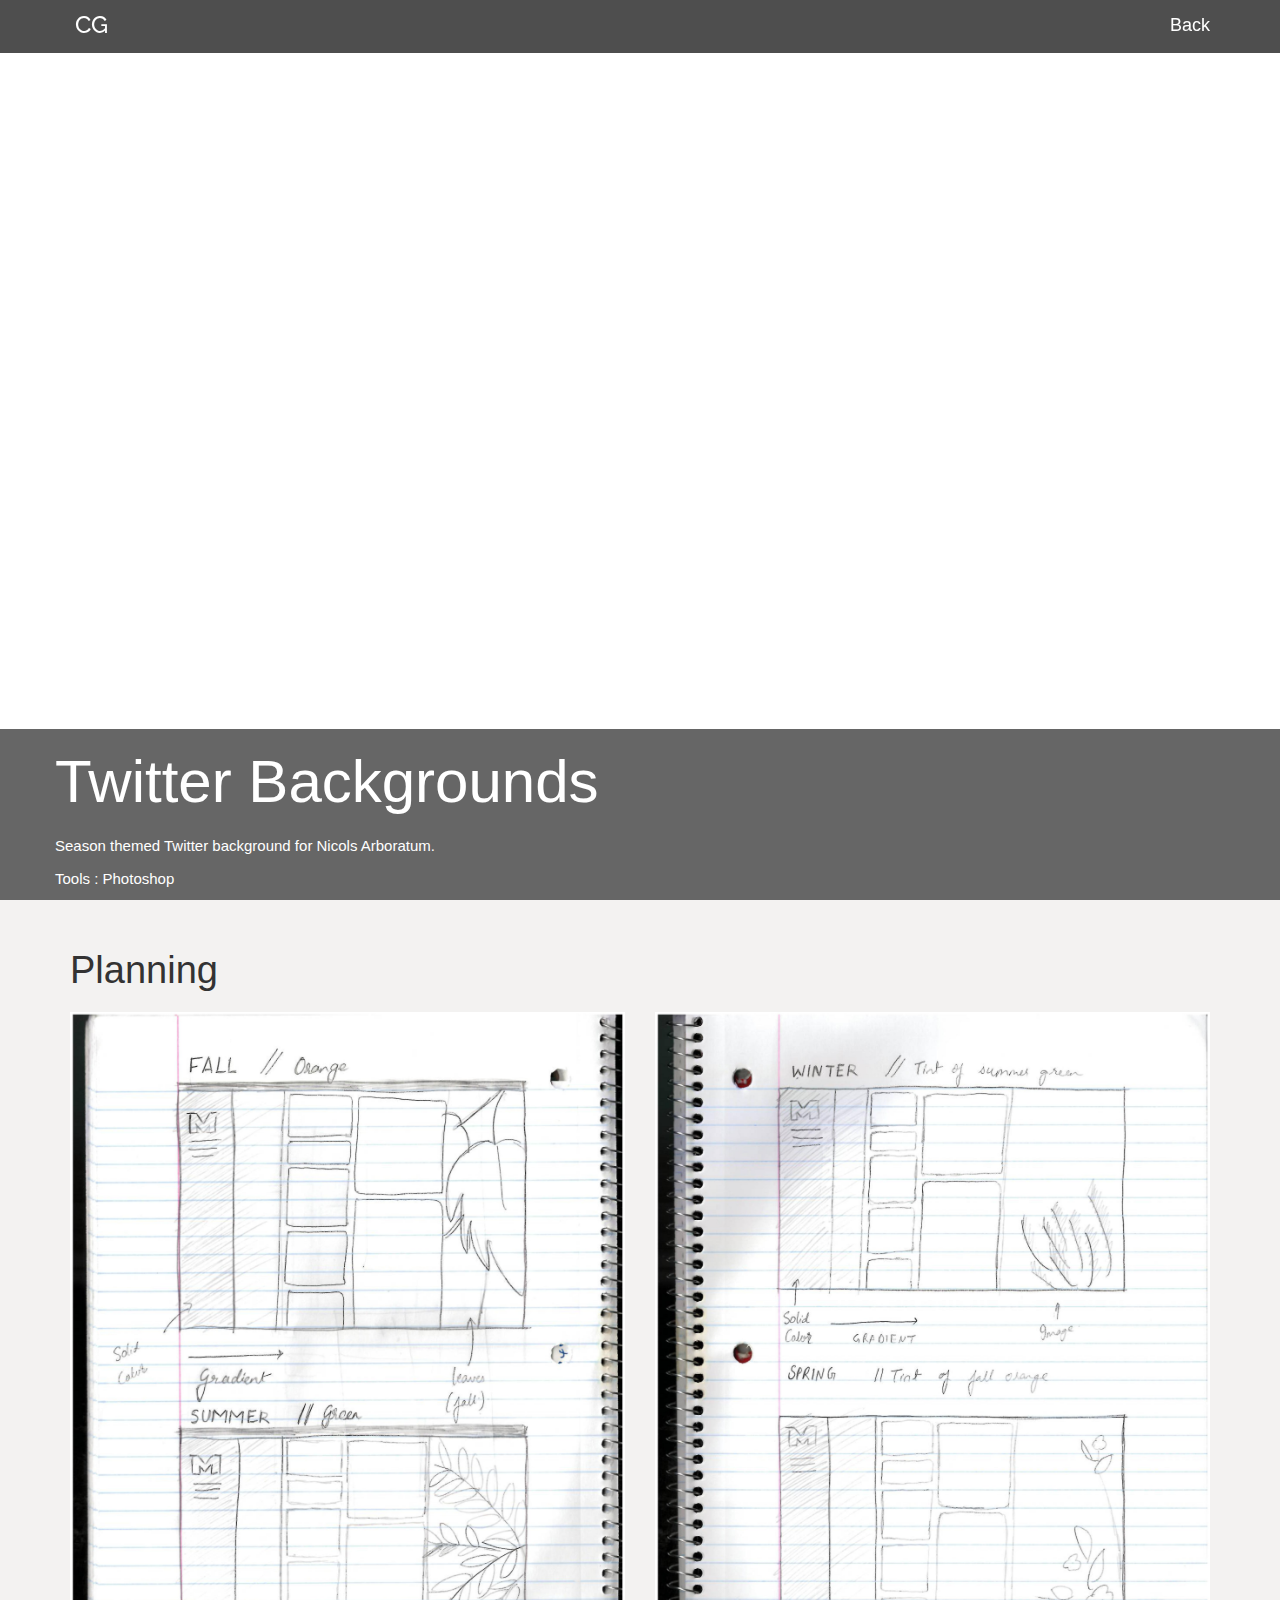
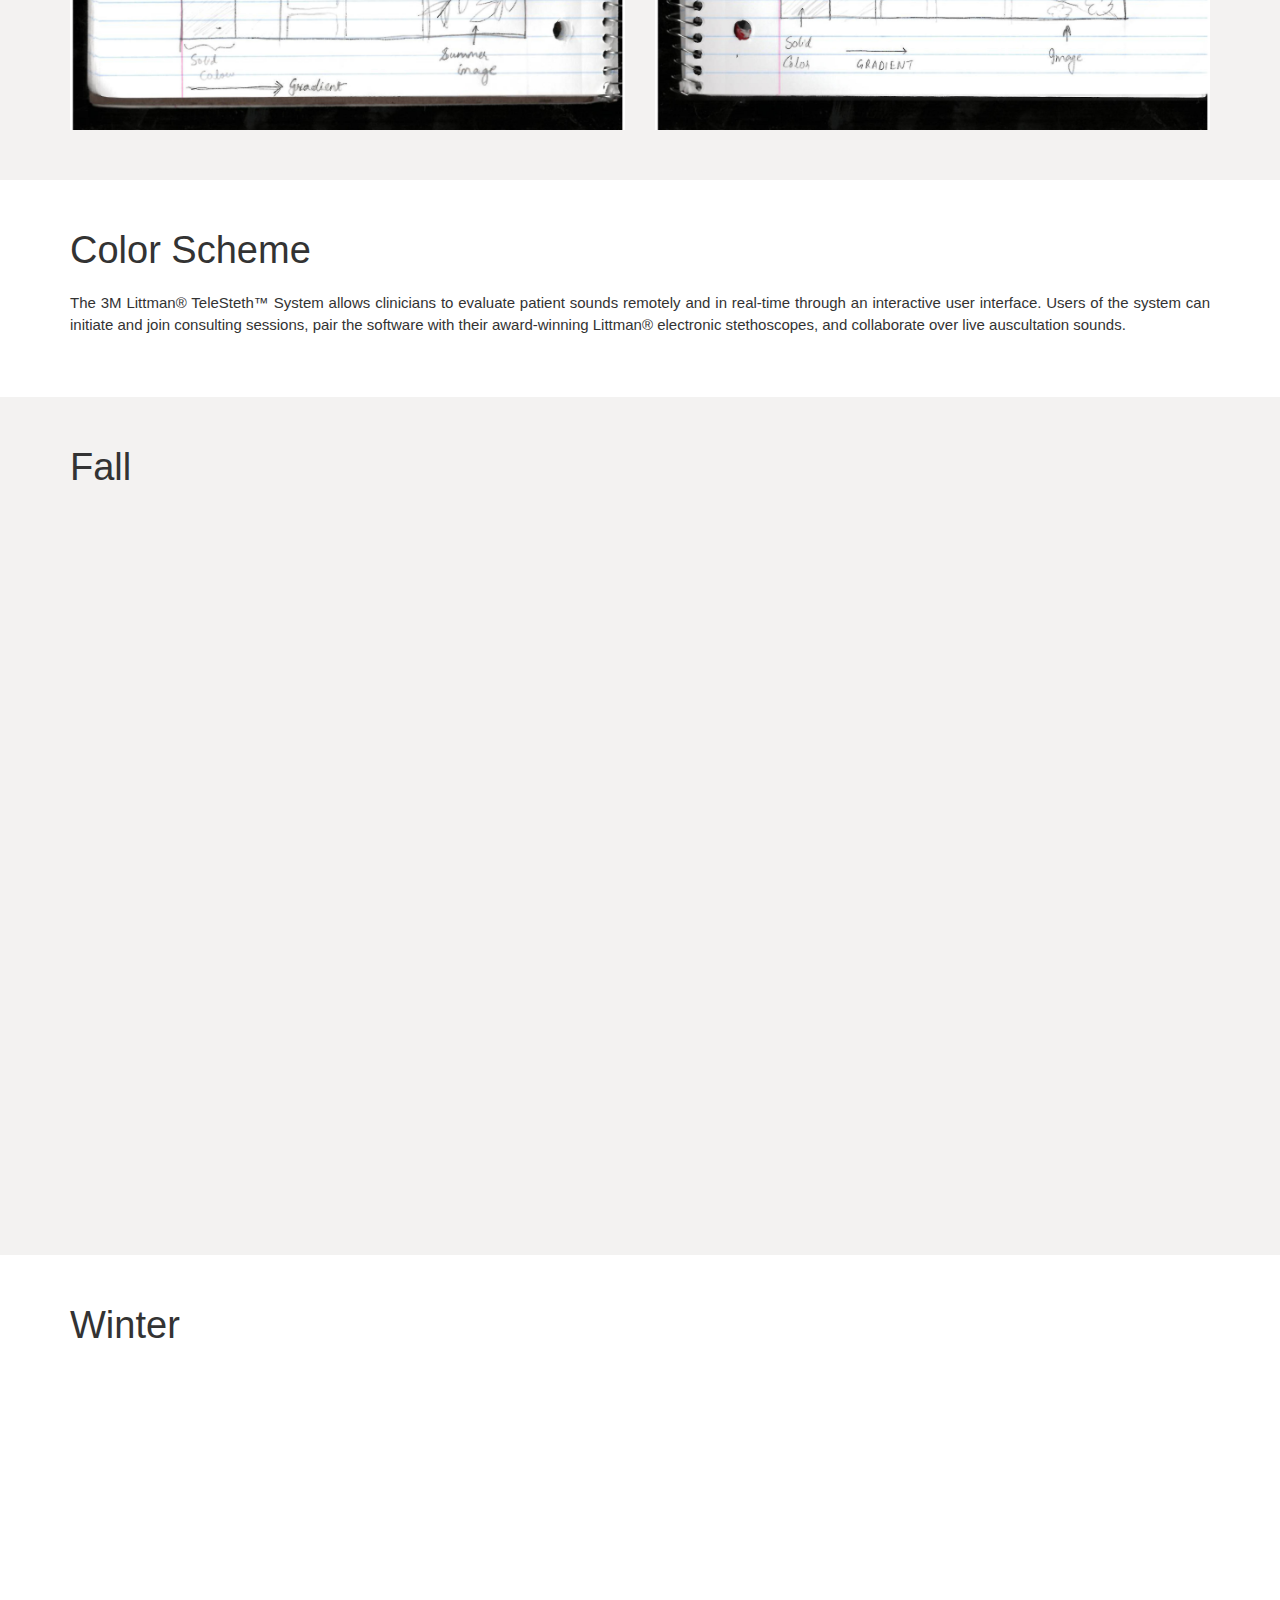
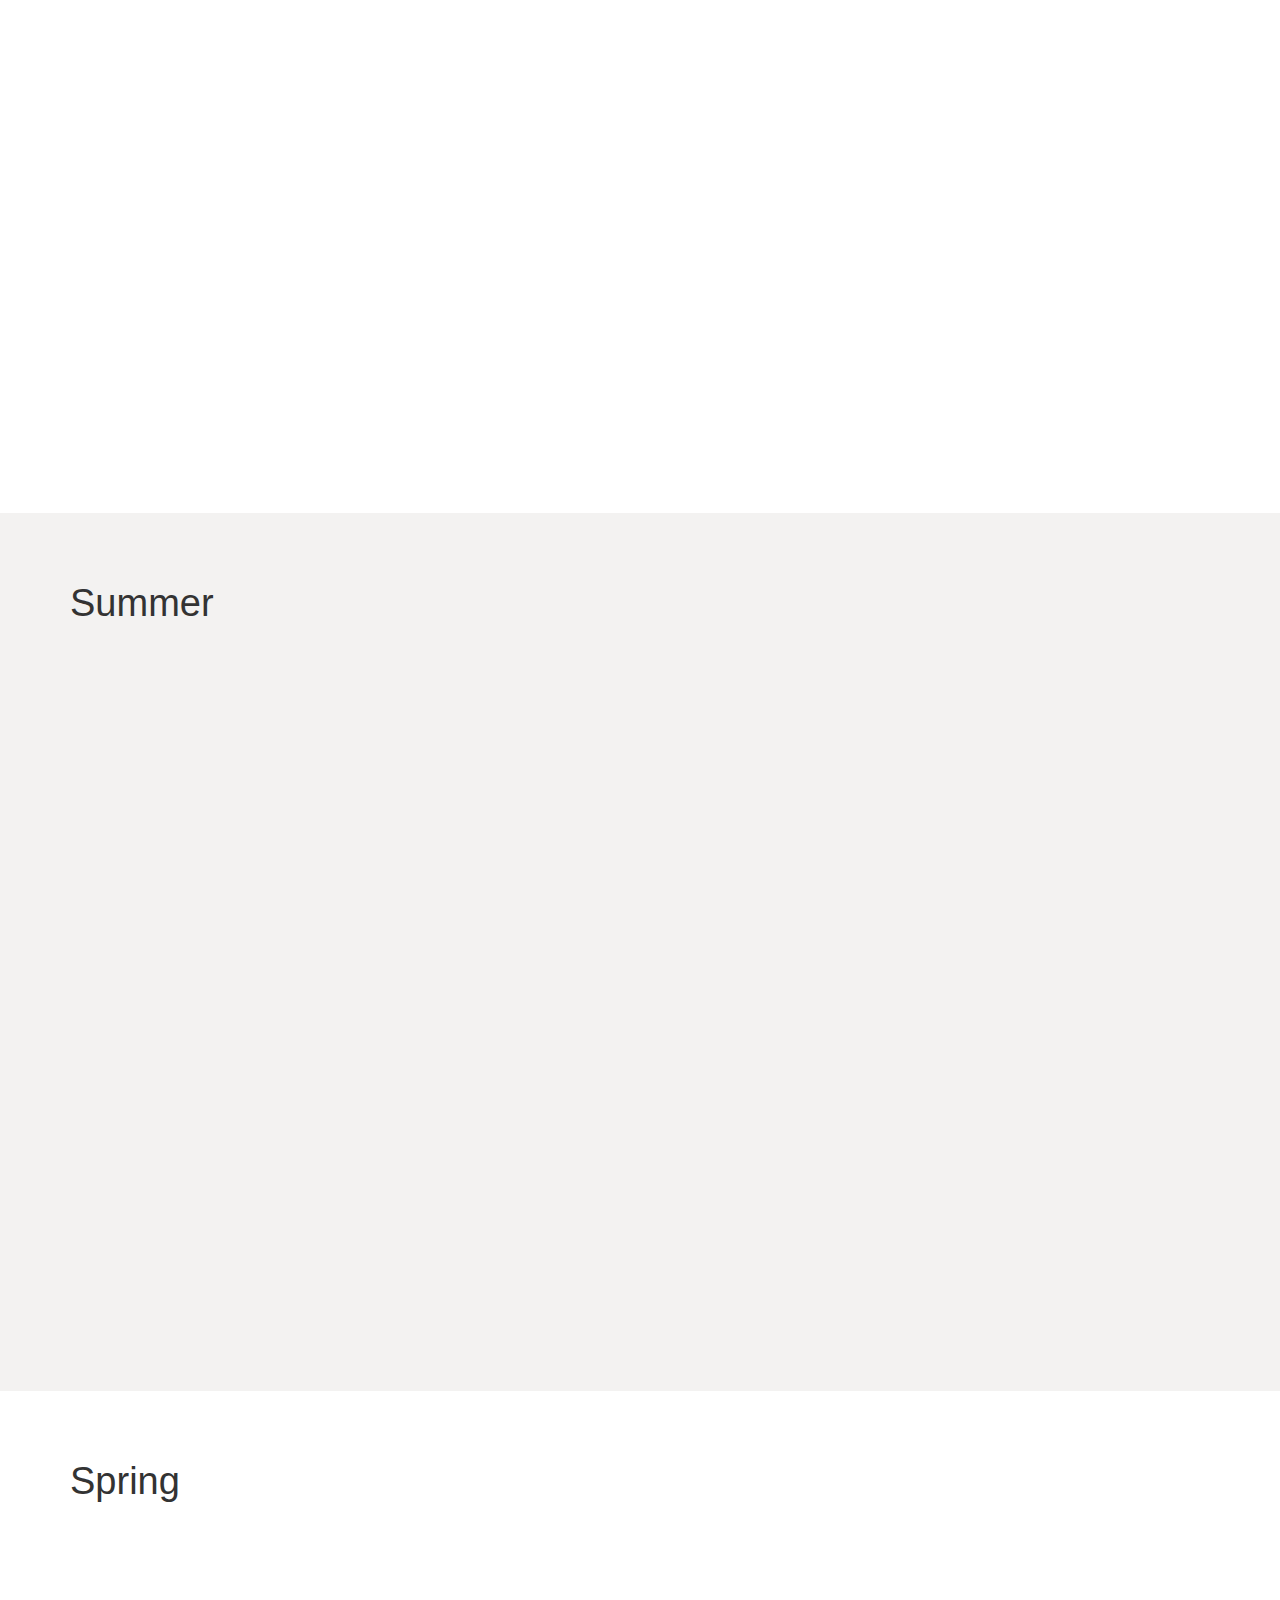
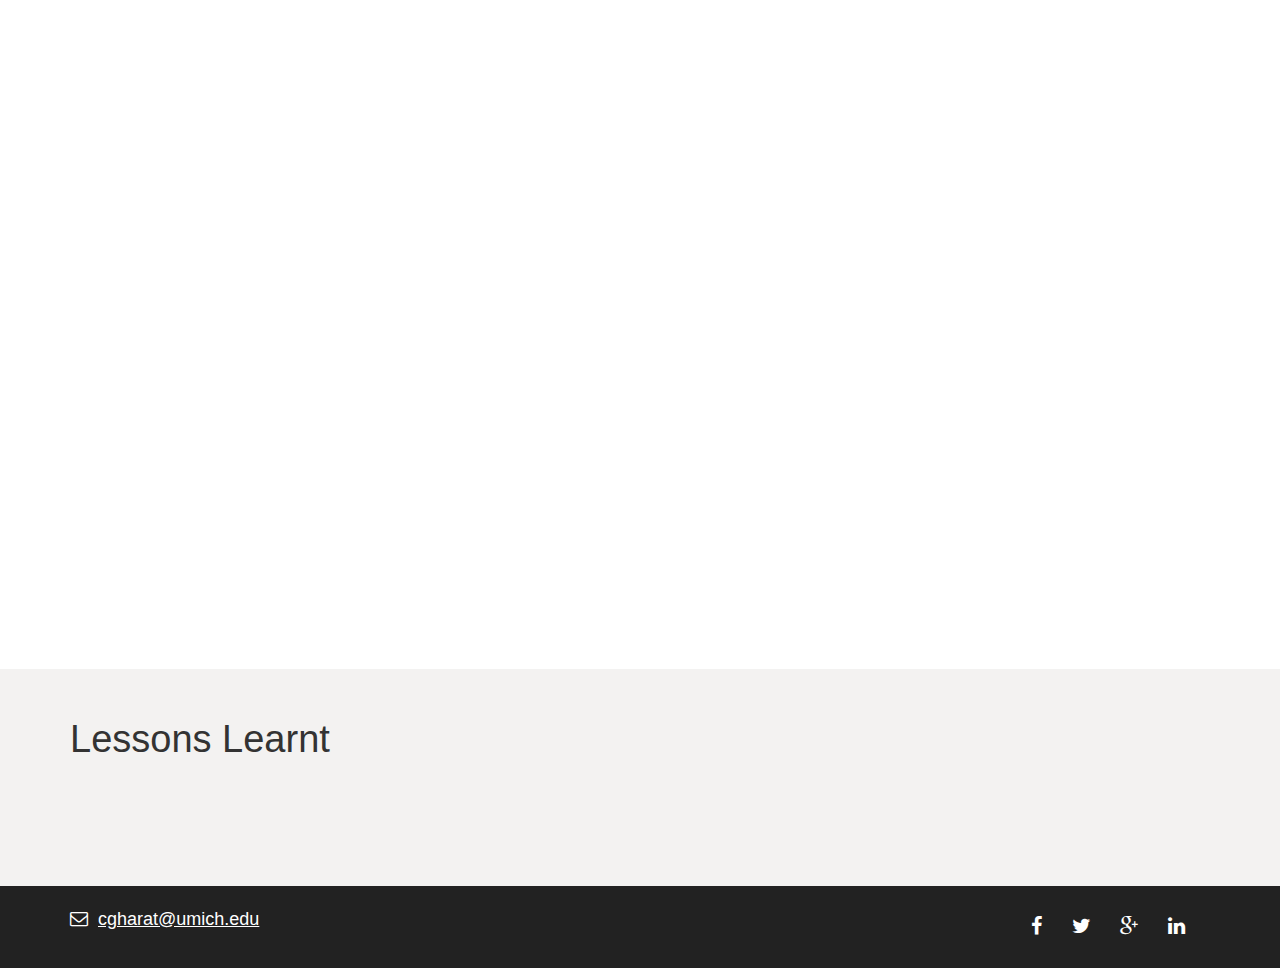
==== gd_1.html @ ecb5987b "Updating resume" ====
<!DOCTYPE html>
<!--[if IE 9]> <html lang="en" class="ie9"> <![endif]-->
<!--[if !IE]><!-->
<html lang="en">
<!--<![endif]-->
	<head>
		<meta charset="utf-8">
		<title>Twitter Backgroun</title>
		<meta name="description" content="Chaitrali Gharat - UX Portfolio">

		<!-- Mobile Meta -->
		<meta name="viewport" content="width=device-width, initial-scale=1.0">

		<!-- Favicon -->
		<link rel="shortcut icon" href="images/favicon.ico">

		<!-- Web Fonts -->
		<!-- <link href='http://fonts.googleapis.com/css?family=Open+Sans:400italic,700italic,400,700,300&amp;subset=latin,latin-ext' rel='stylesheet' type='text/css'> -->
		<link href='http://fonts.googleapis.com/css?family=Raleway:700,400,300' rel='stylesheet' type='text/css'>
		<link href='http://fonts.googleapis.com/css?family=Lato:400italic,700italic,400,700,300&amp;subset=latin,latin-ext' rel='stylesheet' type='text/css'>
		<!-- Bootstrap core CSS -->
		<link href="bootstrap/css/bootstrap.css" rel="stylesheet">

		<!-- Font Awesome CSS -->
		<link href="fonts/font-awesome/css/font-awesome.css" rel="stylesheet">

		<!-- Plugins -->
		<link href="css/animations.css" rel="stylesheet">

		<!-- Worthy core CSS file -->
		<link href="css/style.css" rel="stylesheet">

		<!-- Custom css -->
		<link href="css/custom.css" rel="stylesheet">
	</head>

	<body class="no-trans fixed-header-on">
		<!-- scrollToTop -->
		<!-- ================ -->
		<div class="scrollToTop"><i class="icon-up-open-big"></i></div>

		<!-- header start -->
		<!-- ================ -->
		<header class="cg-nav navbar-fixed-top">
			<div class="container">
				<div class="row">
					<div class="col-xs-10 col-md-4">

						<!-- header-left start -->
						<!-- ================ -->
						<div>
							<!-- name-and-slogan -->
							<div class="navbar-left cg-proj-banner">
								<div><a href="index.html#banner">CG</a></div>
							</div>
						</div>
						<!-- header-left end -->

					</div>
					<div class="col-xs-2 col-md-8">

						<!-- header-right start -->
						<!-- ================ -->
						<div>

							<!-- main-navigation start -->
							<!-- ================ -->
							<div>

								<!-- navbar start -->
								<!-- ================ -->
								<nav role="navigation">
									<div>

										<!-- Collect the nav links, forms, and other content for toggling -->
										<div>
											<ul class="nav navbar-nav navbar-right cg-proj-back">
												<li><a href="project6.html">Back</a></li>
											</ul>
										</div>
									</div>
								</nav>
								<!-- navbar end -->

							</div>
							<!-- main-navigation end -->

						</div>
						<!-- header-right end -->

					</div>
				</div>
			</div>
		</header>
		<!-- header end -->

		<!-- banner start -->
		<!-- ================ -->
		<section class="banner">
			<div id="banner-image-3m" class="banner-image"></div>
			<div class="banner-caption">
				<div class="container">
					<div class="row">
						<div class="col">
							<h1>Twitter Backgrounds</h1>
							<p>Season themed Twitter background for Nicols Arboratum.</p>
							<p>Tools : Photoshop</p>
						</div>
					</div>
				</div>
			</div>
		</section>
		<!-- banner end -->
		<!-- About section start -->
		<!-- ================ -->
		<div class="section offwhite" >
		  <div class="container">
				<h1 class="title">Planning</h1>
				<div class="row">
		      <div class="col-md-12">
		        <div class="row text-justify design-container">
		          <div class="col-md-6 design-item">
									<img src="images/GD/twitter/plan_1.jpg" alt="Ideation">
							</div>
							<div class="col-md-6 design-item">
									<img src="images/GD/twitter/plan_2.jpg" alt="Ideation">
							</div>
						</div>
					</div>
				</div>
			</div>
		</div>
		<div class="section">
		  <div class="container">
				<h1 class="title">Color Scheme</h1>
		    <div class="row">
		      <div class="col-md-12">
		        <div class="row text-justify">
		          <div class="col-md-12">
								<p>The 3M Littman&reg; TeleSteth&trade; System allows clinicians to evaluate patient sounds remotely and in real-time through an interactive user interface. Users of the system can initiate and join consulting sessions, pair the software with their award-winning Littman&reg; electronic stethoscopes, and collaborate over live auscultation sounds.</p>
							</div>
						</div>
					</div>
				</div>
		  </div>
		</div>
		<!-- section end -->

		<!-- section start -->
		<!-- ================ -->
		<div class="section text-justify offwhite">
			<div class="container">
				<h1 class="title">Fall</h1>
				<div class="space"></div>
				<div class="row object-non-visible"  data-animation-effect="fadeIn">
					<div class="col-md-12">
						<img src="images/GD/twitter/fall.png" alt="Ideation">
					</div>
				</div>
			</div>
		</div>
		<div class="section text-justify">
			<div class="container">
				<h1 class="title">Winter</h1>
				<div class="space"></div>
				<div class="row object-non-visible"  data-animation-effect="fadeIn">
					<div class="col-md-12">
						<img src="images/GD/twitter/winter.png" alt="Ideation">
					</div>
				</div>
			</div>
		</div>
		<div class="section text-justify offwhite">
			<div class="container">
					<h1>Summer</h1>
					<div class="space"></div>
					<div class="row object-non-visible" data-animation-effect="fadeIn">
						<div class="col-md-12">
							<img src="images/GD/twitter/summer.png" alt="Ideation">
						</div>
				</div>
			</div>
		</div>

		<div class="section text-justify">
			<div class="container">
				<h1>Spring</h1>
				<div class="space"></div>
				<div class="row object-non-visible" data-animation-effect="fadeIn">
					<div class="col-md-12">
						<img src="images/GD/twitter/spring.png" alt="Ideation">
					</div>
				</div>
			</div>
		</div>
		<!-- section end -->

		<!-- section start -->
		<!-- ================ -->
		<div class="section text-justify offwhite">
			<div class="container">
				<h1 class="title" id="portfolio">Lessons Learnt</h1>
				<div class="row object-non-visible" data-animation-effect="fadeIn">
					<ul>
						<li>How to quickly ideate and come up with quick and dirty solutions.</li>
						<li>Presenting solutions to an audience.</li>
					</ul>
				</div>
			</div>
		</div>
		<!-- section end -->



		<!-- Grey section start -->
		<!-- ================ -->
		<footer id="footer">
			<div class="default-bg">
			  <div class="container footer-content">
					<div class="row">
						<div class="col-sm-6">
								<ul class="list-icons">
									<li><a href="mail-to:cgharat@umich.edu"><i class="fa fa-envelope-o pr-10"></i>cgharat@umich.edu</a></li>
								</ul>
						</div>
						<div class="col-sm-6 social-links-container">
								<ul class="social-links">
									<li class="facebook"><a target="_blank" href="https://www.facebook.com/chaitraligharat"><i class="fa fa-facebook"></i></a></li>
									<li class="twitter"><a target="_blank" href="https://twitter.com/ChaitraliGharat"><i class="fa fa-twitter"></i></a></li>
									<li class="googleplus"><a target="_blank" href="https://plus.google.com/u/0/101976927800424931565"><i class="fa fa-google-plus"></i></a></li>
									<li class="linkedin"><a target="_blank" href="https://in.linkedin.com/in/chaitrali-gharat-a0b48356"><i class="fa fa-linkedin"></i></a></li>
								</ul>
							</div>
			    </div>
			  </div>
			</div>
		</footer>

		<!-- section end -->

		<!-- JavaScript files placed at the end of the document so the pages load faster
		================================================== -->
		<!-- Jquery and Bootstap core js files -->
		<script type="text/javascript" src="plugins/jquery.min.js"></script>
		<script type="text/javascript" src="bootstrap/js/bootstrap.min.js"></script>

		<!-- Modernizr javascript -->
		<script type="text/javascript" src="plugins/modernizr.js"></script>

		<!-- Isotope javascript -->
		<script type="text/javascript" src="plugins/isotope/isotope.pkgd.min.js"></script>

		<!-- Backstretch javascript -->
		<script type="text/javascript" src="plugins/jquery.backstretch.min.js"></script>

		<!-- Appear javascript -->
		<script type="text/javascript" src="plugins/jquery.appear.js"></script>

		<!-- Initialization of Plugins -->
		<script type="text/javascript" src="js/template.js"></script>

		<!-- Custom Scripts -->
		<script type="text/javascript" src="js/custom.js"></script>

	</body>
</html>
---- css/animations.css ----
/*!
Animate.css - http://daneden.me/animate
Licensed under the MIT license - http://opensource.org/licenses/MIT

Copyright (c) 2014 Daniel Eden
*/

@import url(animate.css);

/*
Theme Name: Worthy - Free Powerful Theme by HtmlCoder
Author:HtmlCoder
Author URI:http://www.htmlcoder.me
Version:1.0.0
Created:November 2014
License: Creative Commons Attribution 3.0 License (https://creativecommons.org/licenses/by/3.0/)
File Description: Custom Animations
*/

/*Custom Animations*/

@-webkit-keyframes fadeInDownSmall {
  0% {
    opacity: 0;
    -webkit-transform: translate3d(0, -20px, 0);
    transform: translate3d(0, -20px, 0);
  }

  100% {
    opacity: 1;
    -webkit-transform: translate3d(0, 0, 0);
    transform: translate3d(0, 0, 0);
  }
}

@keyframes fadeInDownSmall {
  0% {
    opacity: 0;
    -webkit-transform: translate3d(0, -20px, 0);
    -ms-transform: translate3d(0, -20px, 0);
    transform: translate3d(0, -20px, 0);
  }

  100% {
    opacity: 1;
    -webkit-transform: translate3d(0, 0, 0);
    -ms-transform: translate3d(0, 0, 0);
    transform: translate3d(0, 0, 0);
  }
}

.fadeInDownSmall {
  -webkit-animation-name: fadeInDownSmall;
  animation-name: fadeInDownSmall;
}

@-webkit-keyframes fadeInLeftSmall {
  0% {
    opacity: 0;
    -webkit-transform: translate3d(-20px, 0, 0);
    transform: translate3d(-20px, 0, 0);
  }

  100% {
    opacity: 1;
    -webkit-transform: none;
    transform: none;
  }
}

@keyframes fadeInLeftSmall {
  0% {
    opacity: 0;
    -webkit-transform: translate3d(-20px, 0, 0);
    -ms-transform: translate3d(-20px, 0, 0);
    transform: translate3d(-20px, 0, 0);
  }

  100% {
    opacity: 1;
    -webkit-transform: none;
    -ms-transform: none;
    transform: none;
  }
}

.fadeInLeftSmall {
  -webkit-animation-name: fadeInLeftSmall;
  animation-name: fadeInLeftSmall;
}

@-webkit-keyframes fadeInRightSmall {
  0% {
    opacity: 0;
    -webkit-transform: translate3d(20px, 0, 0);
    transform: translate3d(20px, 0, 0);
  }

  100% {
    opacity: 1;
    -webkit-transform: none;
    transform: none;
  }
}

@keyframes fadeInRightSmall {
  0% {
    opacity: 0;
    -webkit-transform: translate3d(20px, 0, 0);
    -ms-transform: translate3d(20px, 0, 0);
    transform: translate3d(20px, 0, 0);
  }

  100% {
    opacity: 1;
    -webkit-transform: none;
    -ms-transform: none;
    transform: none;
  }
}

.fadeInRightSmall {
  -webkit-animation-name: fadeInRightSmall;
  animation-name: fadeInRightSmall;
}

@-webkit-keyframes fadeInUpSmall {
  0% {
    opacity: 0;
    -webkit-transform: translate3d(0, 20px, 0);
    transform: translate3d(0, 20px, 0);
  }

  100% {
    opacity: 1;
    -webkit-transform: none;
    transform: none;
  }
}

@keyframes fadeInUpSmall {
  0% {
    opacity: 0;
    -webkit-transform: translate3d(0, 20px, 0);
    -ms-transform: translate3d(0, 20px, 0);
    transform: translate3d(0, 20px, 0);
  }

  100% {
    opacity: 1;
    -webkit-transform: none;
    -ms-transform: none;
    transform: none;
  }
}

.fadeInUpSmall {
  -webkit-animation-name: fadeInUpSmall;
  animation-name: fadeInUpSmall;
}
---- css/style.css ----
/* Theme Name:Worthy - Free Powerful Theme by HtmlCoder
Author:HtmlCoder
Author URI:http://www.htmlcoder.me
Version:1.0.0
Created:November 2014
License:Creative Commons Attribution 3.0 License (https://creativecommons.org/licenses/by/3.0/)
File Description:Main CSS file of the template */

/* Typography
----------------------------------------------------------------------------- */
body {
	font-family: 'Open Sans', sans-serif;
}
.site-name {
	font-family: 'Raleway', sans-serif;
}
html,
body {
	height: 100%;
}
body {
	font-size: 15px;
	line-height: 1.50;
	color: #333333;
	background-color: #ffffff;
	position: relative;
}
h1,
h2,
h3,
h4,
h5,
h6 {
	color: #333333;
}
h1 {
	font-size: 38px;
	font-weight: 700;
	margin-bottom: 20px;
}
h2 {
	font-size: 28px;
	margin-bottom: 15px;
}
h3 {
	font-size: 22px;
}
h4 {
	font-size: 18px;
	font-weight: 700;
}
h5 {
	font-size: 16px;
	text-transform: uppercase;
	font-weight: 700;
}
h6 {
	font-weight: 700;
}
h1 span,
h2 span,
h3 span,
h4 span {
	color: #339BEB;
}
.text-colored {
	color: #55acee;
}
a {
	color: #55acee;
}
a:hover {
	color: #339BEB;
}
a:focus,
a:active {
	outline: none;
}
.large {
	font-size: 18px;
}
img {
	display: block;
	max-width: 100%;
	height: auto;
}
.list-unstyled li {
	padding: 5px 0;
}
.list-horizontal {
	padding: 15px 0;
}
.list-horizontal-item img {
	display: block;
	margin: 0 auto;
}
.list-icons {
	padding: 0;
	margin: 20px 0;
	list-style: none;
	font-size: 18px;
}
.list-icons li {
	padding: 0 0 15px 0;
}
blockquote {
	border-left: none;
	padding-left: 0;
	padding-right: 0;
}
.title {
	margin-top: 0;
}

/* Layout
----------------------------------------------------------------------------- */
.header {
	color: #ffffff;
	background-color: rgba(34, 34, 34, 0.8);
	padding: 10px 0;
	-webkit-transition: all 0.2s ease-in-out;
	-moz-transition: all 0.2s ease-in-out;
	-o-transition: all 0.2s ease-in-out;
	-ms-transition: all 0.2s ease-in-out;
	transition: all 0.2s ease-in-out;
}
.banner {
	width: 100%;
	height: 100%;
	min-height: 100%;
	position: relative;
	color: #fff;
}
.banner-image {
	vertical-align: middle;
	min-height: 100%;
	width: 100%;
}
.banner:after {
	position: absolute;
	top: 0;
	left: 0;
	right: 0;
	bottom: 0;
	background-color: rgba(34, 34, 34, 0.8);
	content: "";
}
.banner-caption {
	position: absolute;
	top: 40%;
	width: 100%;
	z-index: 2;
}
.subfooter {
	background-color: #fafafa;
	border-top: 1px solid #f3f3f3;
	border-bottom: 1px solid #f3f3f3;
	padding: 40px 0;
}
.section {
	background-color: #ffffff;
	padding: 80px 0;
}

/* Backgrounds
----------------------------------------------------------------------------- */
.default-bg {
	background-color: #222222;
	color: #ffffff;
}
.default-bg.blue {
	background-color: #55acee;
}
.translucent-bg {
	color: #ffffff;
}
.default-bg h1,
.default-bg h2,
.default-bg h3,
.default-bg h4,
.default-bg h5,
.default-bg h6,
.translucent-bg h1,
.translucent-bg h2,
.translucent-bg h3,
.translucent-bg h4,
.translucent-bg h5,
.translucent-bg h6 {
	color: #ffffff;
}
.default-bg blockquote footer,
.translucent-bg blockquote footer {
	color: #cccccc;
}
.default-bg a,
.translucent-bg a {
	color: #ffffff;
	text-decoration: underline;
}
.default-bg a:hover,
.translucent-bg a:hover {
	text-decoration: none;
}
.translucent-bg {
	-webkit-background-size: cover !important;
	-moz-background-size: cover !important;
	-o-background-size: cover !important;
	background-size: cover !important;
	background-position: 50% 0;
	background-repeat: no-repeat;
	z-index: 1;
	position: relative;
}
.translucent-bg .translucent-bg {
	margin-top: 80px;
	z-index: 3;
}
.translucent-bg:after {
	content: "";
	position: absolute;
	top: 0;
	left: 0;
	z-index: 2;
	width: 100%;
	height: 100%;
	background-color: rgba(0, 0, 0, 0.7);
}
.translucent-bg.blue:after {
	background-color: rgba(85, 172, 238, 0.7);
}
.translucent-bg .container {
	z-index: 3;
	position: relative;
}
.bg-image-1 {
	background: url("../images/bg-image-1.jpg") 50% 0px no-repeat;
}
.bg-image-2 {
	background: url("../images/bg-image-2.jpg") 50% 0px no-repeat;
}

/* Misc
----------------------------------------------------------------------------- */
.object-non-visible {
	opacity: 0;
	filter: alpha(opacity=0);
}
.object-visible,
.touch .object-non-visible {
	opacity: 1 !important;
	filter: alpha(opacity=100) !important;
}

/* Targeting only Firefox for smoothest animations */
@-moz-document url-prefix() {
	.object-visible,
	.touch .object-non-visible {
		-webkit-transition: opacity 0.6s ease-in-out;
		-moz-transition: opacity 0.6s ease-in-out;
		-o-transition: opacity 0.6s ease-in-out;
		-ms-transition: opacity 0.6s ease-in-out;
		transition: opacity 0.6s ease-in-out;
	}
}
.space {
	padding: 20px 0;
}
.pr-10 {
	padding-right: 10px;
}
.pl-10 {
	padding-left: 10px;
}
.pb-clear {
	padding-bottom: 0;
}

/* Sections
----------------------------------------------------------------------------- */
.banner-caption h1,
.banner-caption h2,
.banner-caption h3,
.banner-caption h4,
.banner-caption h5,
.banner-caption h6 {
	color: #ffffff;
}
.banner-caption h1 {
	font-size: 60px;
}
.subfooter p {
	margin-bottom: 0;
}

/* Template Components
----------------------------------------------------------------------------- */
/* Buttons
---------------------------------- */
.btn {
	padding: 8px 15px;
	font-size: 14px;
	line-height: 1.42857143;
	min-width: 160px;
	text-align: center;
	border-radius: 0;
	text-transform: uppercase;
	-webkit-transition: all 0.2s ease-in-out;
	-moz-transition: all 0.2s ease-in-out;
	-ms-transition: all 0.2s ease-in-out;
	-o-transition: all 0.2s ease-in-out;
	transition: all 0.2s ease-in-out;
}
.btn-default {
	color: #55acee;
	border: 1px solid #cccccc;
}
.btn-default:hover {
	color: #ffffff;
	background-color: #339BEB;
	border-color: #339BEB;
}

/* Collapse
---------------------------------- */
.panel-group .panel {
	-webkit-border-radius: 0px;
	-moz-border-radius: 0px;
	border-radius: 0px;
	border: none;
}
.panel-default > .panel-heading {
	padding: 0;
	outline: none;
	border: none;
	-webkit-border-radius: 0;
	-moz-border-radius: 0;
	-o-border-radius: 0;
	border-radius: 0;
	width: 100%;
}
.panel-default > .panel-heading + .panel-collapse > .panel-body {
	border: 1px solid #f0f0f0;
	border-top: none;
	background-color: #fafafa
}
.panel-heading a {
	font-weight: 400;
	padding: 12px 35px 12px 15px;
	display: inline-block;
	width: 100%;
	background-color: #55acee;
	color: #ffffff;
	position: relative;
	text-decoration: none;
}
.panel-heading a.collapsed {
	color: #ffffff;
	background-color: #333333;
}
.panel-heading a:after {
	font-family: "FontAwesome";
	content: "\f147";
	position: absolute;
	right: 15px;
	font-size: 14px;
	font-weight: 300;
	top: 50%;
	line-height: 1;
	margin-top: -7px;
}
.panel-heading a.collapsed:after {
	content: "\f196";
}
.panel-heading a:hover {
	text-decoration: none;
	background-color: #55acee;
	color: #ffffff;
}
.panel-title a i {
	padding-right: 10px;
	font-size: 20px;
}

/* Pills
---------------------------------- */
.nav-pills > li.active > a,
.nav-pills > li.active > a:hover,
.nav-pills > li.active > a:focus,
.nav-pills > li > a:hover {
	background-color: #55acee;
	border-color: #55acee;
	color: #ffffff;
}
.nav-pills > li > a {
	border-radius: 0;
	padding: 8px 20px;
	border: 1px solid #cacaca;
	color: #666666;
	font-size: 12px;
	text-transform: uppercase;
	font-weight: 300;
}

/* Forms
---------------------------------- */
.form-control {
	height: 45px;
	-webkit-border-radius: 0px;
	-moz-border-radius: 0px;
	border-radius: 0px;
}
.form-control-feedback {
	color: #cccccc;
}
.has-feedback label.sr-only ~ .form-control-feedback {
	top: 15px;
}
textarea {
	resize: vertical;
}

/* Modals
---------------------------------- */
.modal-content {
	-webkit-border-radius: 0px;
	-moz-border-radius: 0px;
	border-radius: 0px;
}
.modal-header {
	background-color: #55acee;
	color: #ffffff;
}
.modal-header h4 {
	color: #ffffff;
}
.modal-header .close {
	font-weight: 300;
	color: #FFFFFF;
	text-shadow: none;
	filter: alpha(opacity=100);
	opacity: 1;
}

/* Large devices (Large desktops 1200px and up) */
@media (min-width:1200px) {
	.modal-lg {
		width: 1140px;
	}
}

/* Media
---------------------------------- */
.media .fa {
	font-size: 24px;
	width: 40px;
	height: 25px;
	line-height: 25px;
	padding: 0 5px;
	text-align: center;
}

/* Navigations
----------------------------------------------------------------------------- */
.header .navbar {
	margin-bottom: 0;
}
.main-navigation .navbar-default {
	background-color: transparent;
	border: none;
}
.main-navigation .navbar-default .navbar-nav > li > a {
	color: #fff;
	padding: 10px 20px;
	font-size: 18px;
	font-weight: 300;
}
.main-navigation .navbar-default .navbar-nav > li.active > a {
	background-color: transparent;
	color: #55acee;
}
.main-navigation .navbar-default .navbar-nav > li > a:hover,
.main-navigation .navbar-default .navbar-nav > li.active > a:hover {
	color: #55acee;
}
@media (min-width:768px) {
	.main-navigation .navbar-default .navbar-nav > li > a {
		padding-top: 30px;
		padding-bottom: 30px;
		-webkit-transition: all 0.3s ease-in-out;
		-moz-transition: all 0.3s ease-in-out;
		-o-transition: all 0.3s ease-in-out;
		-ms-transition: all 0.3s ease-in-out;
		transition: all 0.3s ease-in-out;
	}
}
@media (min-width:768px) and (max-width:991px) {
	.main-navigation .container-fluid {
		padding-left: 0;
		padding-right: 0;
	}
	.navbar-nav {
		float: left !important;
	}
}
@media (max-width:767px) {
	.header.navbar-fixed-top {
		position: absolute;
	}
}

/* Fixed Header
----------------------------------------------------------------------------- */
.fixed-header-on .header {
	background-color: rgba(0, 0, 0, 0.95);
	padding: 5px 0;
}
.fixed-header-on .site-name {
	font-size: 24px;
}
.fixed-header-on .logo {
	-webkit-transform: scale(0.8);
	transform: scale(0.8);
	margin-top: 0;
	margin-bottom: 0;
}
@media (min-width:768px) {
	.fixed-header-on .navbar-default .navbar-nav > li > a {
		padding-top: 20px;
		padding-bottom: 20px;
	}
}
@media (max-width:991px) {
	.fixed-header-on .logo,
	.fixed-header-on .site-name,
	.fixed-header-on .site-slogan {
		display: none;
	}
}

/* Blocks/Widgets
----------------------------------------------------------------------------- */
/* Logo, Site Name, Site Slogan
---------------------------------- */
.logo {
	margin: 10px 10px 10px 0;
	-webkit-transition: all 0.3s ease-in-out;
	-moz-transition: all 0.3s ease-in-out;
	-o-transition: all 0.3s ease-in-out;
	-ms-transition: all 0.3s ease-in-out;
	transition: all 0.3s ease-in-out;
}
.logo,
.site-name-and-slogan {
	float: left;
}
.site-name {
	font-size: 36px;
	-webkit-transition: all 0.3s ease-in-out;
	-moz-transition: all 0.3s ease-in-out;
	-o-transition: all 0.3s ease-in-out;
	-ms-transition: all 0.3s ease-in-out;
	transition: all 0.3s ease-in-out;
}
.site-name a {
	color: #ffffff;
}
.site-name a:hover {
	text-decoration: none;
}
.site-slogan {
	font-size: 12px;
}

/* Testimonials
---------------------------------- */
.testimonial .media-left {
	width: 60px;
}

/* Social Links
---------------------------------- */
.social-links {
	padding: 0;
	list-style: none;
	margin: 15px 0;
}
.social-links li {
	margin: 10px 25px 10px 0;
	display: inline-block;
	font-size: 36px;
}
.social-links li a {
	color: #333333;
	-webkit-transition: all 0.2s ease-in-out;
	-moz-transition: all 0.2s ease-in-out;
	-o-transition: all 0.2s ease-in-out;
	-ms-transition: all 0.2s ease-in-out;
	transition: all 0.2s ease-in-out;
}
.social-links li.twitter a:hover {
	color: #55acee;
}
.social-links li.skype a:hover {
	color: #00aff0;
}
.social-links li.linkedin a:hover {
	color: #0976b4;
}
.social-links li.googleplus a:hover {
	color: #dd4b39;
}
.social-links li.youtube a:hover {
	color: #b31217;
}
.social-links li.flickr a:hover {
	color: #ff0084;
}
.social-links li.facebook a:hover {
	color: #3b5998;
}
.social-links li.pinterest a:hover {
	color: #cb2027;
}

/* Isotope Items
---------------------------------- */
.filters {
	margin: 0 0 30px 0;
}
.filters .nav-pills > li {
	margin-right: 2px;
	margin-bottom: 2px;
}
.filters .nav-pills > li + li {
	margin-left: 0px;
}
.text-center.filters .nav-pills > li {
	margin-right: 2px;
	margin-left: 2px;
	margin-bottom: 2px;
	display: inline-block;
	float: none;
}
.isotope-container {
	overflow: hidden;
}
.isotope-item {
	margin-bottom: 20px;
}
.isotope-item .btn-default {
	color: #999999;
}
.isotope-item .btn-default:hover {
	color: #ffffff;
}
@media (max-width:480px) {
	.filters .nav-pills > li {
		width: 100%;
		display: block;
	}
}

/* Images Overlay
----------------------------------------------------------------------------- */
.overlay-container {
	position: relative;
	display: block;
	overflow: hidden;
}
.overlay {
	position: absolute;
	top: 0;
	bottom: -1px;
	left: 0;
	right: -1px;
	background-color: rgba(85, 172, 238, 0.9);
	cursor: pointer;
	overflow: hidden;
	opacity: 0;
	filter: alpha(opacity=0);
	-webkit-transform: scale(0.8);
	transform: scale(0.8);
	-webkit-transition: all linear 0.2s;
	-moz-transition: all linear 0.2s;
	-ms-transition: all linear 0.2s;
	-o-transition: all linear 0.2s;
	transition: all linear 0.2s;
}
.overlay:hover {
	text-decoration: none;
}
.overlay span {
	position: absolute;
	display: block;
	bottom: 10px;
	text-align: center;
	width: 100%;
	color: #ffffff;
	font-size: 13px;
	font-weight: 300;
}
.overlay i {
	position: absolute;
	left: 50%;
	top: 50%;
	font-size: 18px;
	line-height: 1x;
	color: #ffffff;
	margin-top: -8px;
	margin-left: -8px;
	text-align: center;
}
.overlay-container:hover .overlay {
	opacity: 1;
	filter: alpha(opacity=100);
	-webkit-transform: scale(1);
	transform: scale(1);
}
---- css/custom.css ----
/*
Theme Name: Worthy - Free Powerful Theme by HtmlCoder
Author:HtmlCoder
Author URI:http://www.htmlcoder.me
Version:1.0.0
Created:November 2014
License: Creative Commons Attribution 3.0 License (https://creativecommons.org/licenses/by/3.0/)
File Description: Place here your custom CSS styles

//Old blue : 231882
*/

body {
	font-family: 'Lato Light', sans-serif;
}

.offwhite {
  background-color: #F3F2F1;
}

a {
  color: #F50738;
}

a:hover {
  color: #F6365F;
}

.overlay span {
  bottom:auto;
  top:10px;
  font-size: 16px;
}
.section {
  padding: 50px 0;
}
.site-name-and-slogan {
  margin-top: 10px;
}
.skills {
  width: 80%;
}

.left-float {

}

.cg-progress {
  height:10px;
}

.cg-desig {
    background-color: #55acee;
}

.social-links li a {
  color: #ffffff;
}

.social-links li {
  font-size: 20px
}

.banner-caption {
  bottom: 0%;
  top:auto;
}

.progress-bar {
  text-align: left;
  padding-left: 10%;
}

.lead {
  font-weight: 400;
}

.image-center{
  margin:auto;
}

/*Colors */

.progress-bar {
  background-color: #A2A2A5;
}

.main-navigation .navbar-default .navbar-nav > li.active > a {
  color:#F6365F;
}

.banner-caption {
  background-color: rgba(0,0,0,0.6);
}

.main-navigation .navbar-default .navbar-nav > li > a:hover, .main-navigation .navbar-default .navbar-nav > li.active > a:hover {
  color:#F6365F;
}

.social-links-container {
  text-align: right;
}

/*.main-navigation .navbar-default .navbar-nav > li > a {
  color:#000000;
}*/

.header {
  background-color: rgba(0,0,0,0);
}

.fixed-header-on .header{
  background-color: rgba(2,0,0,0.8);
}

.site-name a {
  display:none;
}

.fixed-header-on .site-name a{
  display:block;
  color: #F6365F;
  text-decoration: none;
}

.btn-default {
  background-color: #F6365F;
  color:#ffffff;
}

.btn-default:hover {
	color: #ffffff;
	background-color: #F86383;
	border-color: #F86383;
}

.overlay {
  background-color: rgba(0,0,0,0.5);
}

.btn-light {
  background-color: inherit;
}

.isotope-item .btn-light {
  color:#000000;
  font-weight:400;
}

.nav-pills > li > a {
  color:#000000;
  font-weight:400;
}

.btn-light:hover {
  background-color: #3F3C7F;
  border-color: #3F3C7F;
  color:#ffffff;
}

.cg-card:hover .btn-light {
  background-color: #3F3C7F;
  border-color: #3F3C7F;
  color:#ffffff;
}

.nav-pills > li.active > a, .nav-pills > li.active > a:hover, .nav-pills > li.active > a:focus, .nav-pills > li > a:hover {
    background-color: #3F3C7F;
    border-color: #3F3C7F;
    color: #ffffff;
}

.modal-header {
  background-color:#3F3C7F;
}


/* Font weights : http://paletton.com/#uid=1080u0kpJw0fMJwl2Bbv8sTwqmk */
h1 {
  font-weight:500;
}

.progress-bar span {
  font-weight: 600;
}

.main-navigation .navbar-default .navbar-nav > li > a {
  font-weight: 700;
  color:#ffffff;
}

.banner:after {
  background-color: rgba(0,0,0,0);
}

.cg-proj-banner {
  display: block;
  color: #fff;
  text-decoration:none;
  font-size: 24px;
  font-family: 'Raleway', sans-serif;
  vertical-align: middle;
  padding-top: 7px;
  padding-bottom: 10px;
}

.cg-proj-banner div a {
  font-weight: 500;
  display: block;
  color: #fff;
  text-decoration: none;
  padding:0px 5px;
}

.cg-proj-banner div a:hover, .cg-proj-back li a:hover{
  color:#F6365F;
  font-weight:500;
  background-color: inherit;
}

.cg-proj-header {
  margin-top: 58px;
  padding:3% 0%;
  background-color: #3F3C7F;
  color:#ffffff;
}

.cg-proj-header h1 {
  color:#ffffff;
  font-size: 60px;
}
.cg-proj-back li a {
  font-weight: 500;
  color: #ffffff;
  font-size: 18px;
}

.cg-nav {
  background-color: rgba(34, 34, 34, 0.8);
}

.navbar-default .navbar-toggle .icon-bar {
    background-color: #ffffff;
}

@media only screen and (max-width: 720px) {
  .header {
    background-color: rgba(34,34,34,0.8);
  }

  .site-name {
    font-size: 20px;
  }

  .site-name a {
    display:inherit;
    color:#ffffff;
  }

  .banner-caption h1 {
      font-size: 40px;
  }
}
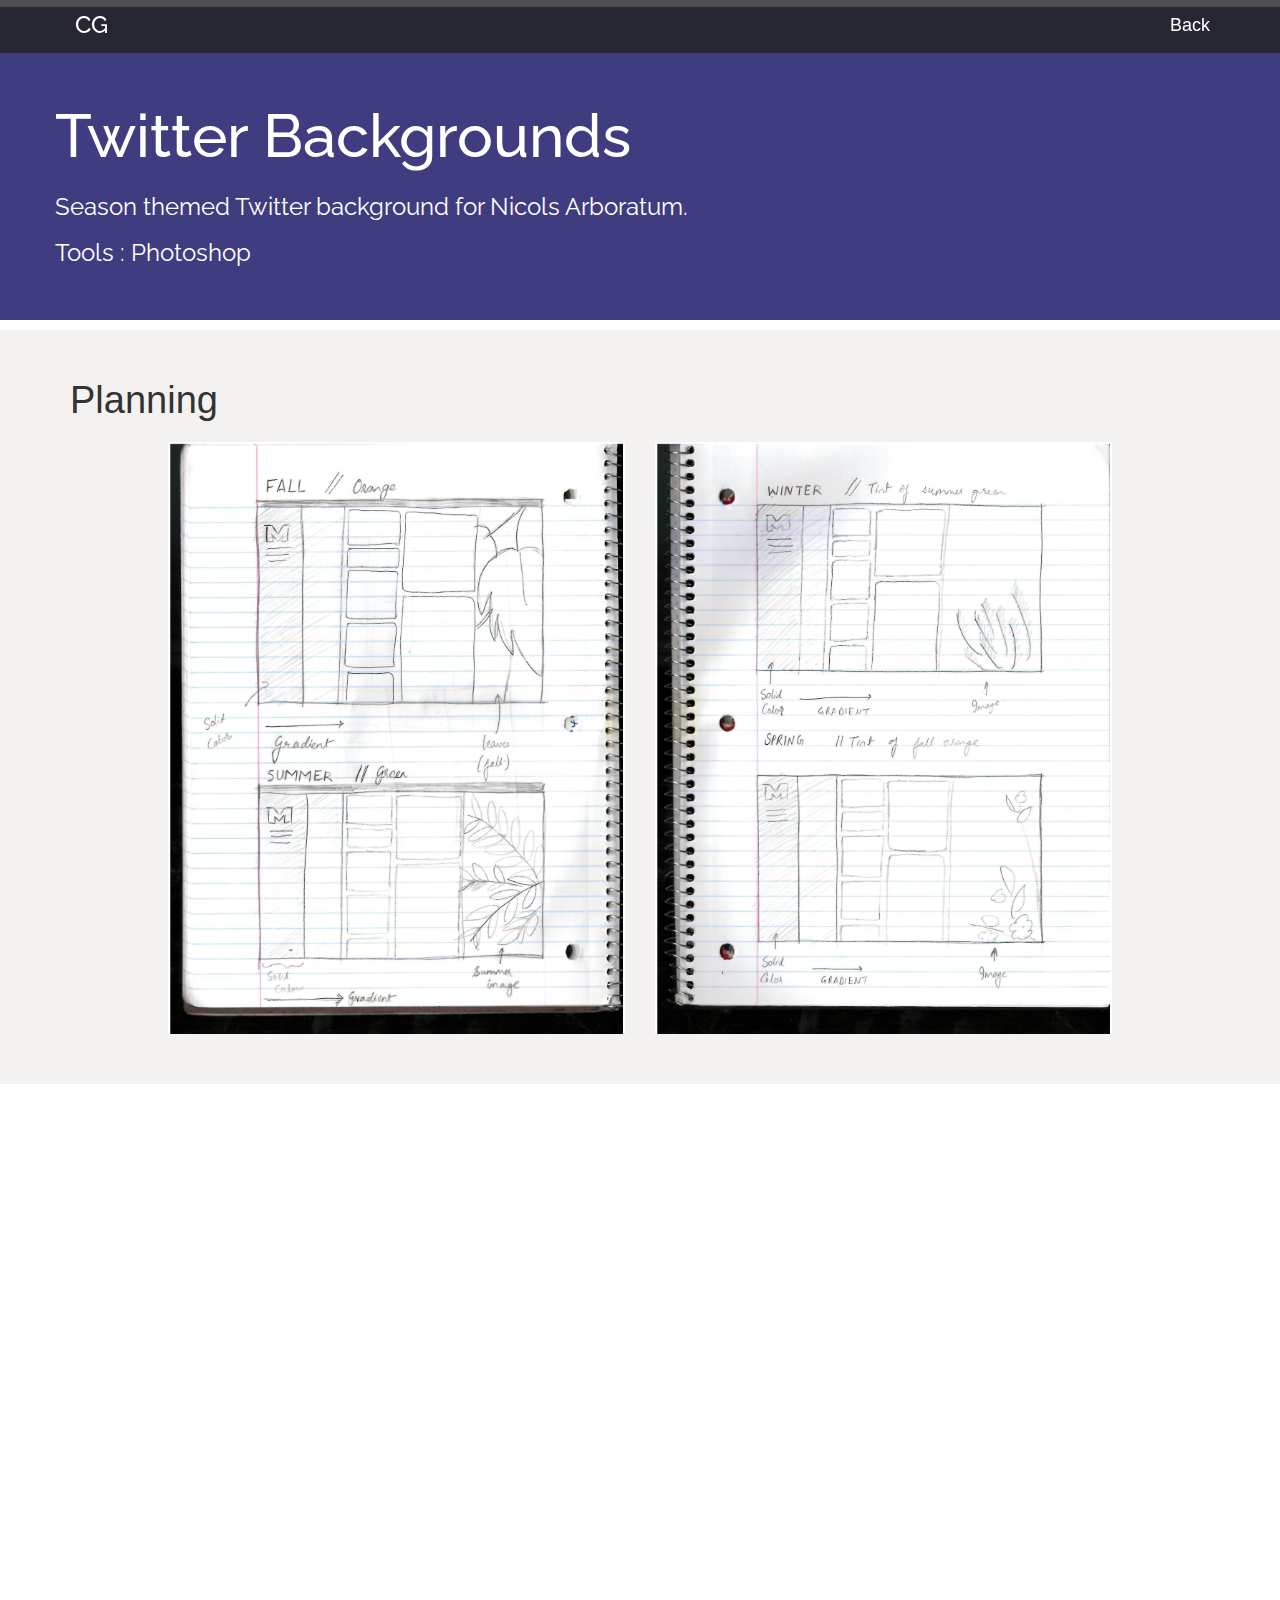
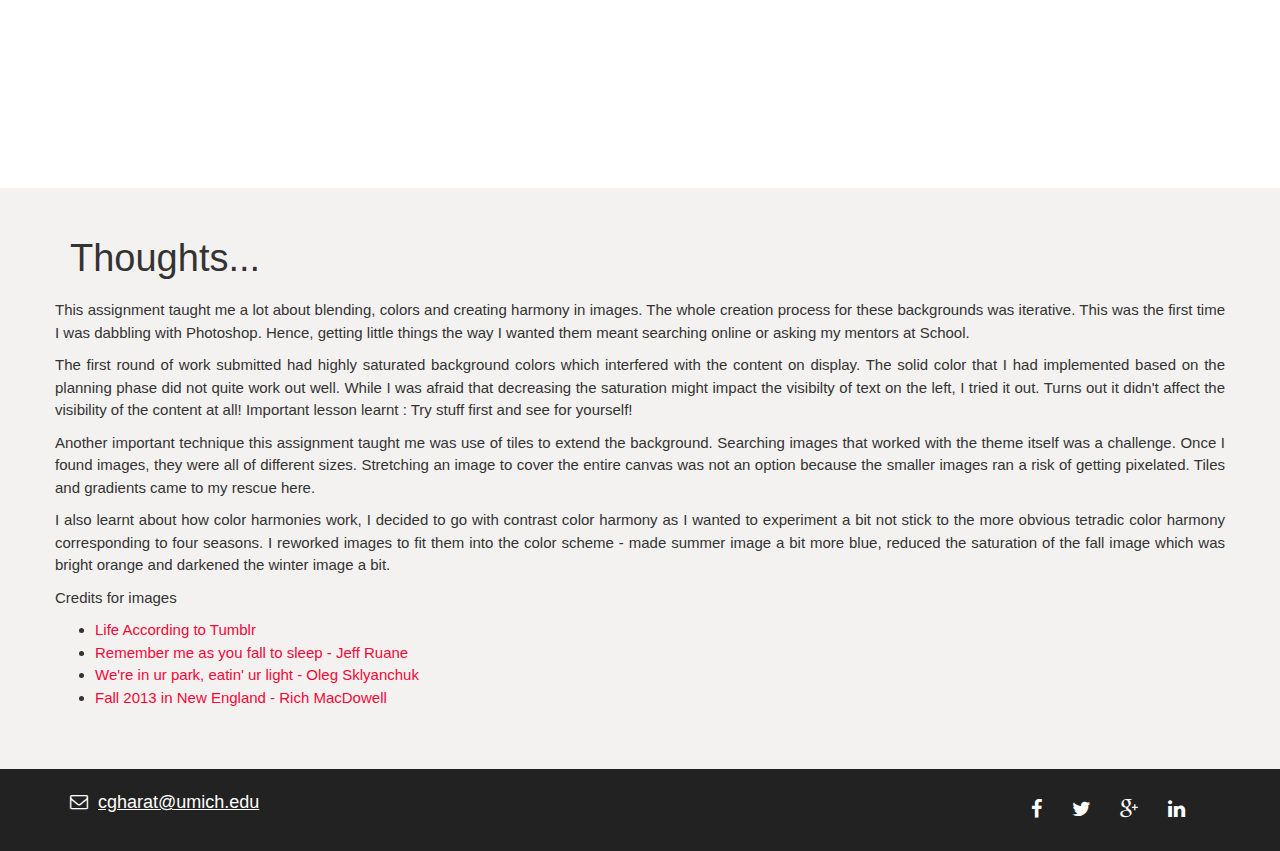
==== commit f4aab806: "Updating twitter assignment" ====
--- a/gd_1.html
+++ b/gd_1.html
@@ -75,7 +75,7 @@
 										<!-- Collect the nav links, forms, and other content for toggling -->
 										<div>
 											<ul class="nav navbar-nav navbar-right cg-proj-back">
-												<li><a href="project6.html">Back</a></li>
+												<li><a href="index.html">Back</a></li>
 											</ul>
 										</div>
 									</div>
@@ -96,9 +96,8 @@
 
 		<!-- banner start -->
 		<!-- ================ -->
-		<section class="banner">
-			<div id="banner-image-3m" class="banner-image"></div>
-			<div class="banner-caption">
+		<section class="cg-proj-banner">
+			<div class="cg-proj-header">
 				<div class="container">
 					<div class="row">
 						<div class="col">
@@ -108,7 +107,6 @@
 						</div>
 					</div>
 				</div>
-			</div>
 		</section>
 		<!-- banner end -->
 		<!-- About section start -->
@@ -117,7 +115,7 @@
 		  <div class="container">
 				<h1 class="title">Planning</h1>
 				<div class="row">
-		      <div class="col-md-12">
+		      <div class="col-md-push-1 col-md-10">
 		        <div class="row text-justify design-container">
 		          <div class="col-md-6 design-item">
 									<img src="images/GD/twitter/plan_1.jpg" alt="Ideation">
@@ -130,88 +128,79 @@
 				</div>
 			</div>
 		</div>
-		<div class="section">
+
+		<!-- section start -->
+		<!-- ================ -->
+		<div class="section text-justify">
+			<div class="container">
+				<h1 class="title"></h1>
+				<div class="space"></div>
+				<div class="row object-non-visible"  data-animation-effect="fadeIn">
+					<div class="col-md-push-1 col-md-10">
+						<div id="myCarousel" class="carousel slide" data-ride="carousel">
+						  <!-- Indicators -->
+						  <ol class="carousel-indicators">
+						    <li data-target="#myCarousel" data-slide-to="0" class="active"></li>
+						    <li data-target="#myCarousel" data-slide-to="1"></li>
+						    <li data-target="#myCarousel" data-slide-to="2"></li>
+						    <li data-target="#myCarousel" data-slide-to="3"></li>
+						  </ol>
+
+						  <!-- Wrapper for slides -->
+						  <div class="carousel-inner" role="listbox">
+						    <div class="item active">
+						      <img src="images/GD/twitter/fall.png" alt="Fall">
+						    </div>
+
+						    <div class="item">
+						      <img src="images/GD/twitter/winter.png" alt="Winter">
+						    </div>
+
+						    <div class="item">
+						      <img src="images/GD/twitter/spring.png" alt="Spring">
+						    </div>
+
+								<div class="item">
+						      <img src="images/GD/twitter/summer.png" alt="Summer">
+						    </div>
+
+							  <!-- Left and right controls -->
+							  <a class="left carousel-control" href="#myCarousel" role="button" data-slide="prev">
+							    <span class="glyphicon glyphicon-chevron-left" aria-hidden="true"></span>
+							    <span class="sr-only">Previous</span>
+							  </a>
+							  <a class="right carousel-control" href="#myCarousel" role="button" data-slide="next">
+							    <span class="glyphicon glyphicon-chevron-right" aria-hidden="true"></span>
+							    <span class="sr-only">Next</span>
+							  </a>
+							</div>
+						</div>
+					</div>
+				</div>
+			</div>
+		</div>
+		<div class="section offwhite">
 		  <div class="container">
-				<h1 class="title">Color Scheme</h1>
+				<h1 class="title">Thoughts...</h1>
 		    <div class="row">
-		      <div class="col-md-12">
-		        <div class="row text-justify">
-		          <div class="col-md-12">
-								<p>The 3M Littman&reg; TeleSteth&trade; System allows clinicians to evaluate patient sounds remotely and in real-time through an interactive user interface. Users of the system can initiate and join consulting sessions, pair the software with their award-winning Littman&reg; electronic stethoscopes, and collaborate over live auscultation sounds.</p>
-							</div>
+	        <div class="row text-justify">
+	          <div class="col-md-12">
+							<p>This assignment taught me a lot about blending, colors and creating harmony in images. The whole creation process for these backgrounds was iterative. This was the first time I was dabbling with Photoshop. Hence, getting little things the way I wanted them meant searching online or asking my mentors at School.</p>
+							<p>The first round of work submitted had highly saturated background colors which interfered with the content on display. The solid color that I had implemented based on the planning phase did not quite work out well. While I was afraid that decreasing the saturation might impact the visibilty of text on the left, I tried it out. Turns out it didn't affect the visibility of the content at all! Important lesson learnt : Try stuff first and see for yourself!</p>
+							<p>Another important technique this assignment taught me was use of tiles to extend the background. Searching images that worked with the theme itself was a challenge. Once I found images, they were all of different sizes. Stretching an image to cover the entire canvas was not an option because the smaller images ran a risk of getting pixelated. Tiles and gradients came to my rescue here.</p>
+							<p>I also learnt about how color harmonies work, I decided to go with contrast color harmony as I wanted to experiment a bit not stick to the more obvious tetradic color harmony corresponding to four seasons. I reworked images to fit them into the color scheme - made summer image a bit more blue, reduced the saturation of the fall image which was bright orange and darkened the winter image a bit.</p>
+							<p>Credits for images</p>
+							<ul>
+								<li><a href="http://www.instylebuzz.com/life-according-to-tumblr-spring/">Life According to Tumblr</a></li>
+								<li><a href="https://flic.kr/p/5DtJ77">Remember me as you fall to sleep - Jeff Ruane</a></li>
+								<li><a href="https://flic.kr/p/6xpMck">We're in ur park, eatin' ur light - Oleg Sklyanchuk</a></li>
+								<li><a href="https://flic.kr/p/hf8Gwa">Fall 2013 in New England - Rich MacDowell</a></li>
+							</ul>
 						</div>
 					</div>
 				</div>
 		  </div>
 		</div>
-		<!-- section end -->
-
-		<!-- section start -->
-		<!-- ================ -->
-		<div class="section text-justify offwhite">
-			<div class="container">
-				<h1 class="title">Fall</h1>
-				<div class="space"></div>
-				<div class="row object-non-visible"  data-animation-effect="fadeIn">
-					<div class="col-md-12">
-						<img src="images/GD/twitter/fall.png" alt="Ideation">
-					</div>
-				</div>
-			</div>
-		</div>
-		<div class="section text-justify">
-			<div class="container">
-				<h1 class="title">Winter</h1>
-				<div class="space"></div>
-				<div class="row object-non-visible"  data-animation-effect="fadeIn">
-					<div class="col-md-12">
-						<img src="images/GD/twitter/winter.png" alt="Ideation">
-					</div>
-				</div>
-			</div>
-		</div>
-		<div class="section text-justify offwhite">
-			<div class="container">
-					<h1>Summer</h1>
-					<div class="space"></div>
-					<div class="row object-non-visible" data-animation-effect="fadeIn">
-						<div class="col-md-12">
-							<img src="images/GD/twitter/summer.png" alt="Ideation">
-						</div>
-				</div>
-			</div>
-		</div>
-
-		<div class="section text-justify">
-			<div class="container">
-				<h1>Spring</h1>
-				<div class="space"></div>
-				<div class="row object-non-visible" data-animation-effect="fadeIn">
-					<div class="col-md-12">
-						<img src="images/GD/twitter/spring.png" alt="Ideation">
-					</div>
-				</div>
-			</div>
-		</div>
-		<!-- section end -->
-
-		<!-- section start -->
-		<!-- ================ -->
-		<div class="section text-justify offwhite">
-			<div class="container">
-				<h1 class="title" id="portfolio">Lessons Learnt</h1>
-				<div class="row object-non-visible" data-animation-effect="fadeIn">
-					<ul>
-						<li>How to quickly ideate and come up with quick and dirty solutions.</li>
-						<li>Presenting solutions to an audience.</li>
-					</ul>
-				</div>
-			</div>
-		</div>
-		<!-- section end -->
-
-
-
 		<!-- Grey section start -->
 		<!-- ================ -->
 		<footer id="footer">
--- a/css/custom.css
+++ b/css/custom.css
@@ -219,13 +219,13 @@
 }
 
 .cg-proj-header {
-  margin-top: 58px;
   padding:3% 0%;
   background-color: #3F3C7F;
   color:#ffffff;
 }
 
 .cg-proj-header h1 {
+	margin-top: 58px;
   color:#ffffff;
   font-size: 60px;
 }
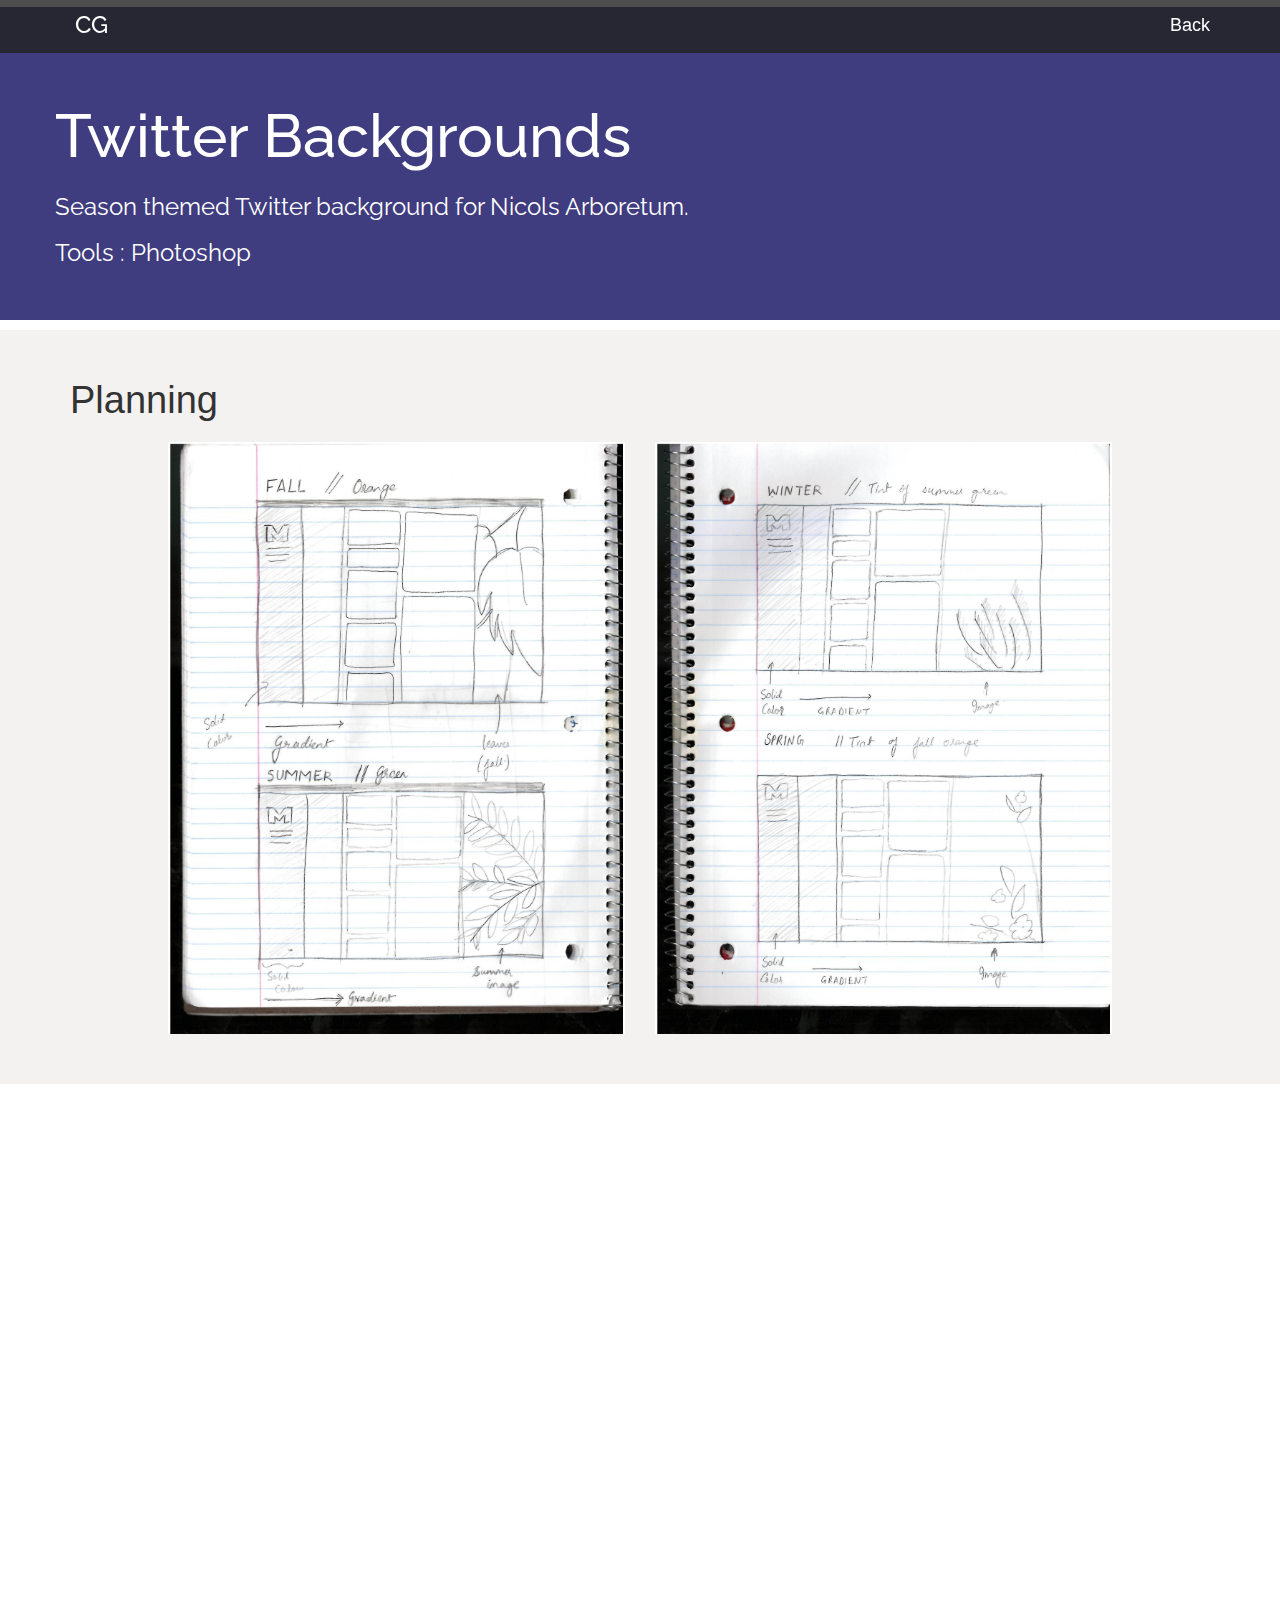
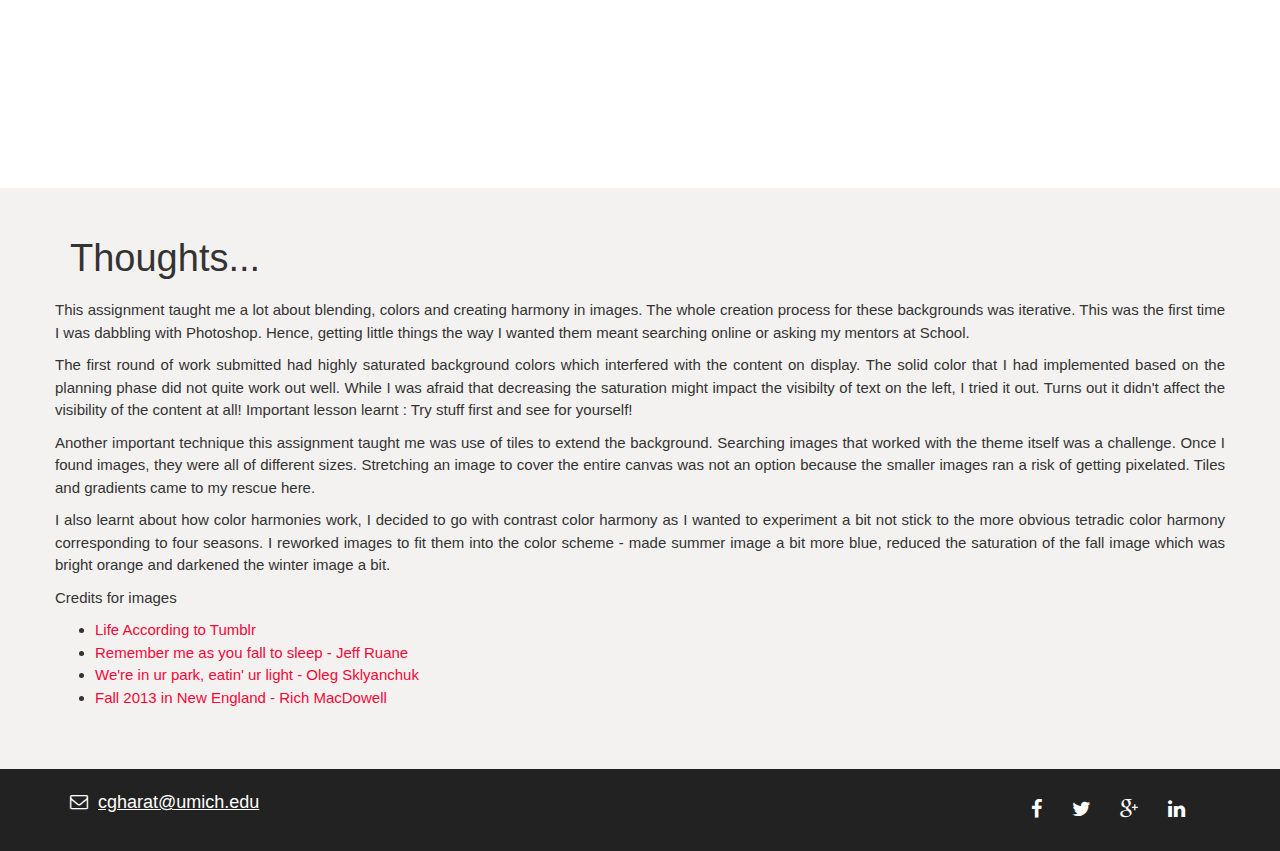
==== commit 71009d98: "Updating twitter assignment" ====
--- a/gd_1.html
+++ b/gd_1.html
@@ -102,7 +102,7 @@
 					<div class="row">
 						<div class="col">
 							<h1>Twitter Backgrounds</h1>
-							<p>Season themed Twitter background for Nicols Arboratum.</p>
+							<p>Season themed Twitter background for Nicols Arboretum.</p>
 							<p>Tools : Photoshop</p>
 						</div>
 					</div>
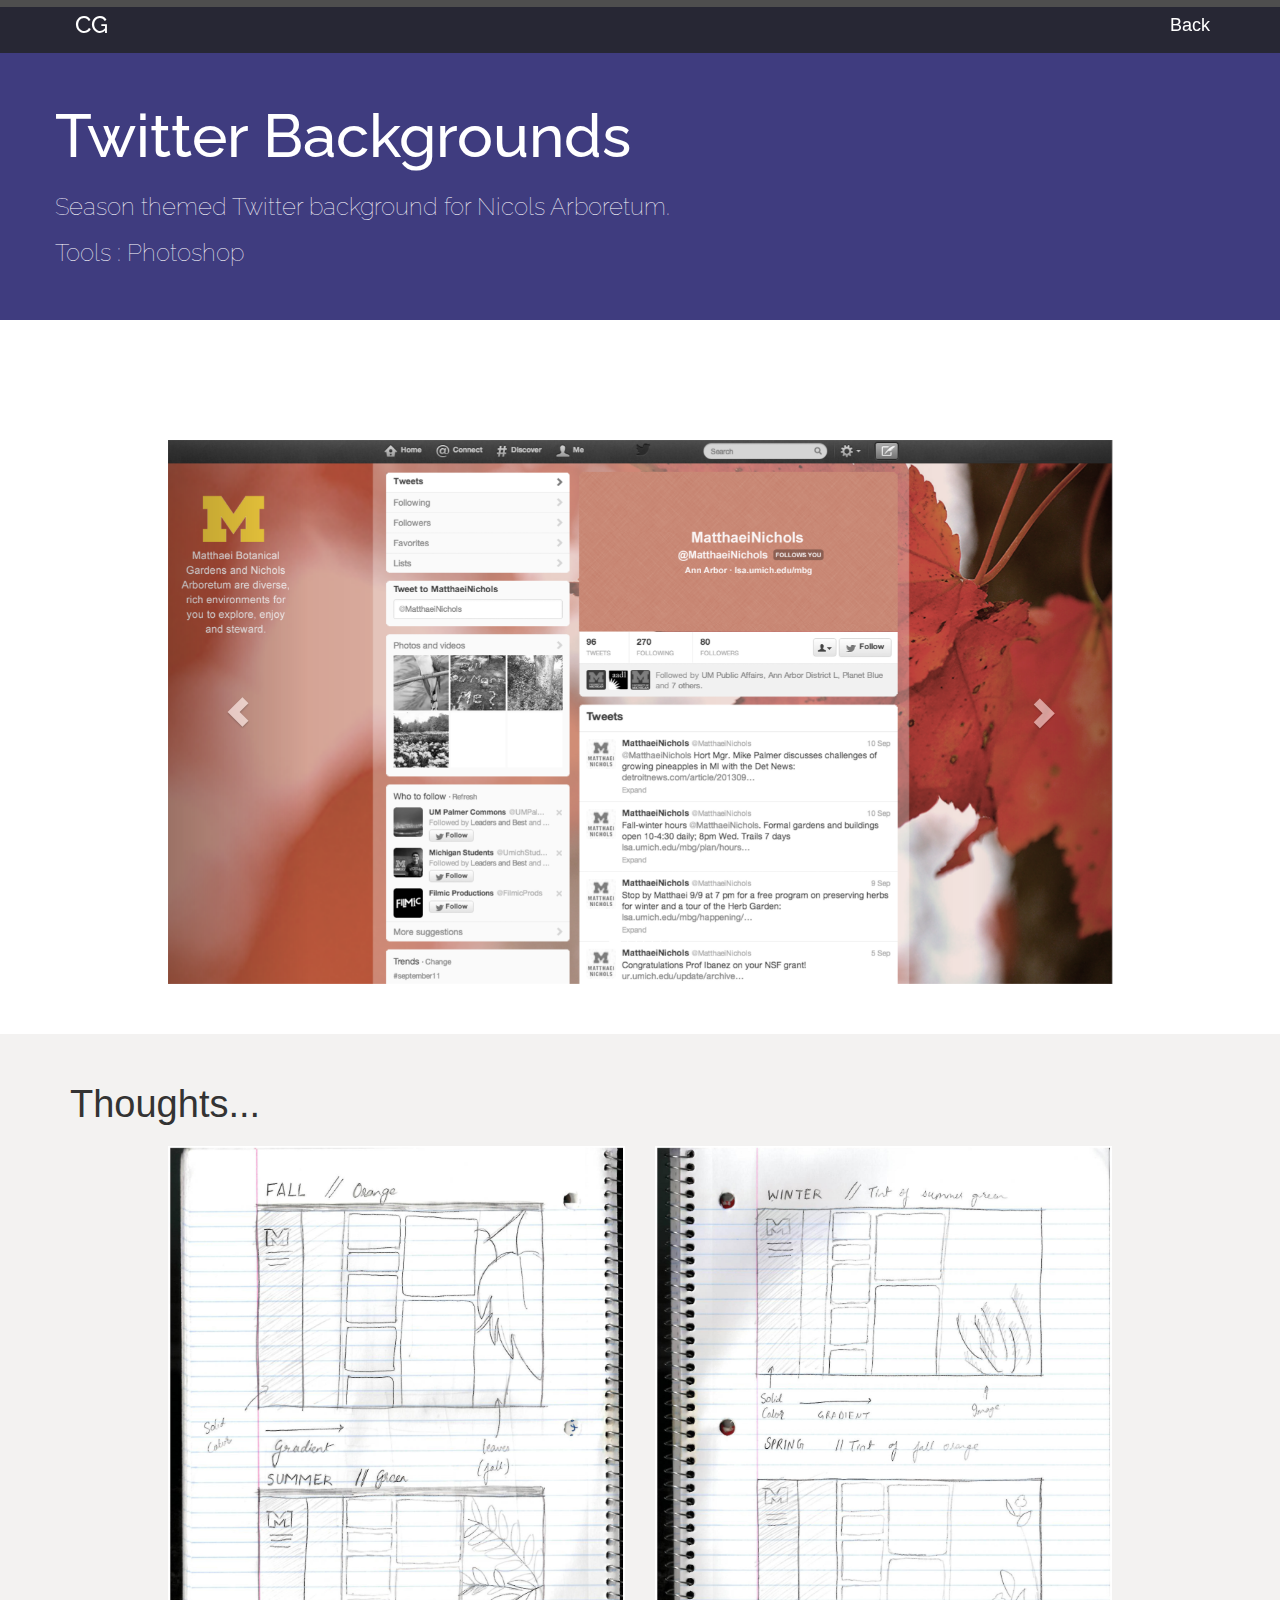
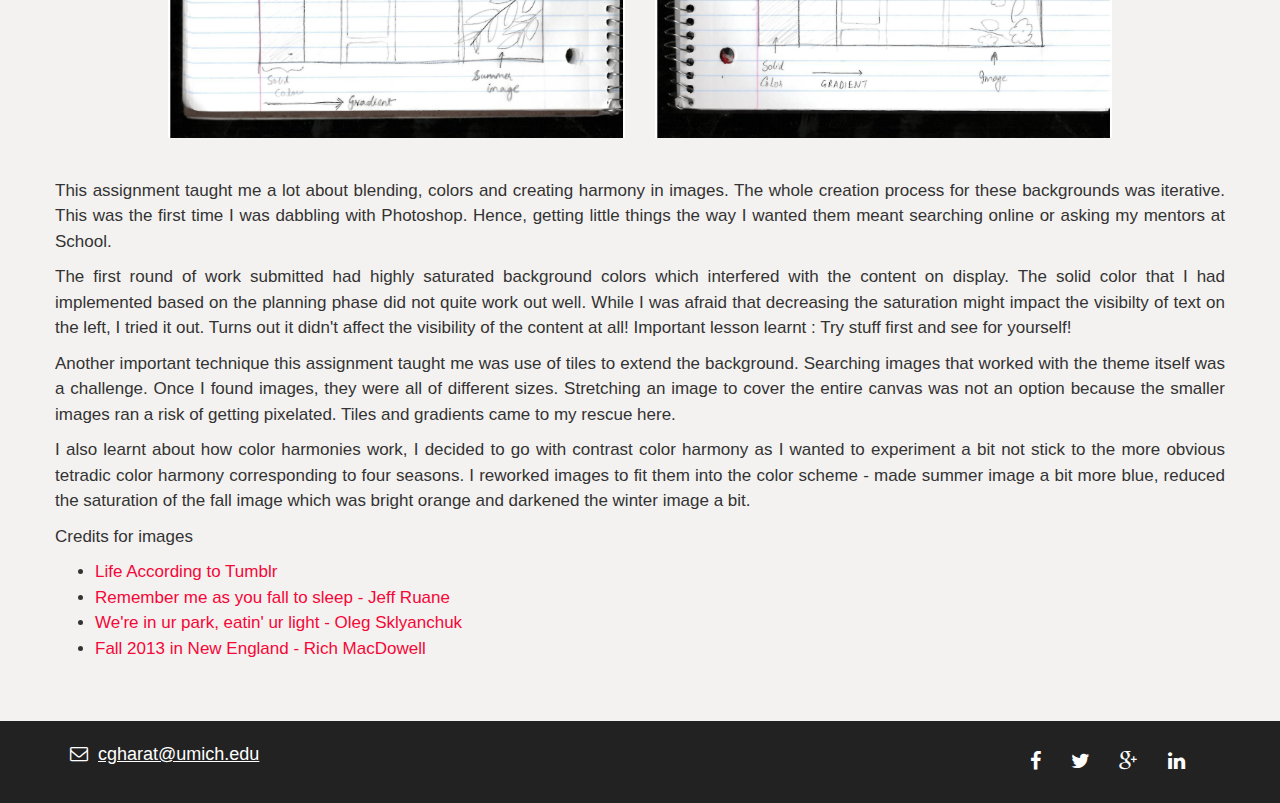
==== commit 4cd4f7bb: "Updating twitter assignment" ====
--- a/gd_1.html
+++ b/gd_1.html
@@ -17,7 +17,7 @@
 		<!-- Web Fonts -->
 		<!-- <link href='http://fonts.googleapis.com/css?family=Open+Sans:400italic,700italic,400,700,300&amp;subset=latin,latin-ext' rel='stylesheet' type='text/css'> -->
 		<link href='http://fonts.googleapis.com/css?family=Raleway:700,400,300' rel='stylesheet' type='text/css'>
-		<link href='http://fonts.googleapis.com/css?family=Lato:400italic,700italic,400,700,300&amp;subset=latin,latin-ext' rel='stylesheet' type='text/css'>
+		<link href='http://fonts.googleapis.com/css?family=Lato:400italic,700italic,400,700,300,100&amp;subset=latin,latin-ext' rel='stylesheet' type='text/css'>
 		<!-- Bootstrap core CSS -->
 		<link href="bootstrap/css/bootstrap.css" rel="stylesheet">
 
@@ -109,25 +109,6 @@
 				</div>
 		</section>
 		<!-- banner end -->
-		<!-- About section start -->
-		<!-- ================ -->
-		<div class="section offwhite" >
-		  <div class="container">
-				<h1 class="title">Planning</h1>
-				<div class="row">
-		      <div class="col-md-push-1 col-md-10">
-		        <div class="row text-justify design-container">
-		          <div class="col-md-6 design-item">
-									<img src="images/GD/twitter/plan_1.jpg" alt="Ideation">
-							</div>
-							<div class="col-md-6 design-item">
-									<img src="images/GD/twitter/plan_2.jpg" alt="Ideation">
-							</div>
-						</div>
-					</div>
-				</div>
-			</div>
-		</div>
 
 		<!-- section start -->
 		<!-- ================ -->
@@ -182,6 +163,19 @@
 		<div class="section offwhite">
 		  <div class="container">
 				<h1 class="title">Thoughts...</h1>
+				<div class="row">
+		      <div class="col-md-push-1 col-md-10">
+		        <div class="row text-justify design-container">
+		          <div class="col-md-6 design-item">
+									<img src="images/GD/twitter/plan_1.jpg" alt="Ideation">
+							</div>
+							<div class="col-md-6 design-item">
+									<img src="images/GD/twitter/plan_2.jpg" alt="Ideation">
+							</div>
+						</div>
+					</div>
+				</div>
+				<div class="space"></div>
 		    <div class="row">
 	        <div class="row text-justify">
 	          <div class="col-md-12">
--- a/css/custom.css
+++ b/css/custom.css
@@ -12,6 +12,8 @@
 
 body {
 	font-family: 'Lato Light', sans-serif;
+	font-size:17px;
+	font-weight:100;
 }
 
 .offwhite {
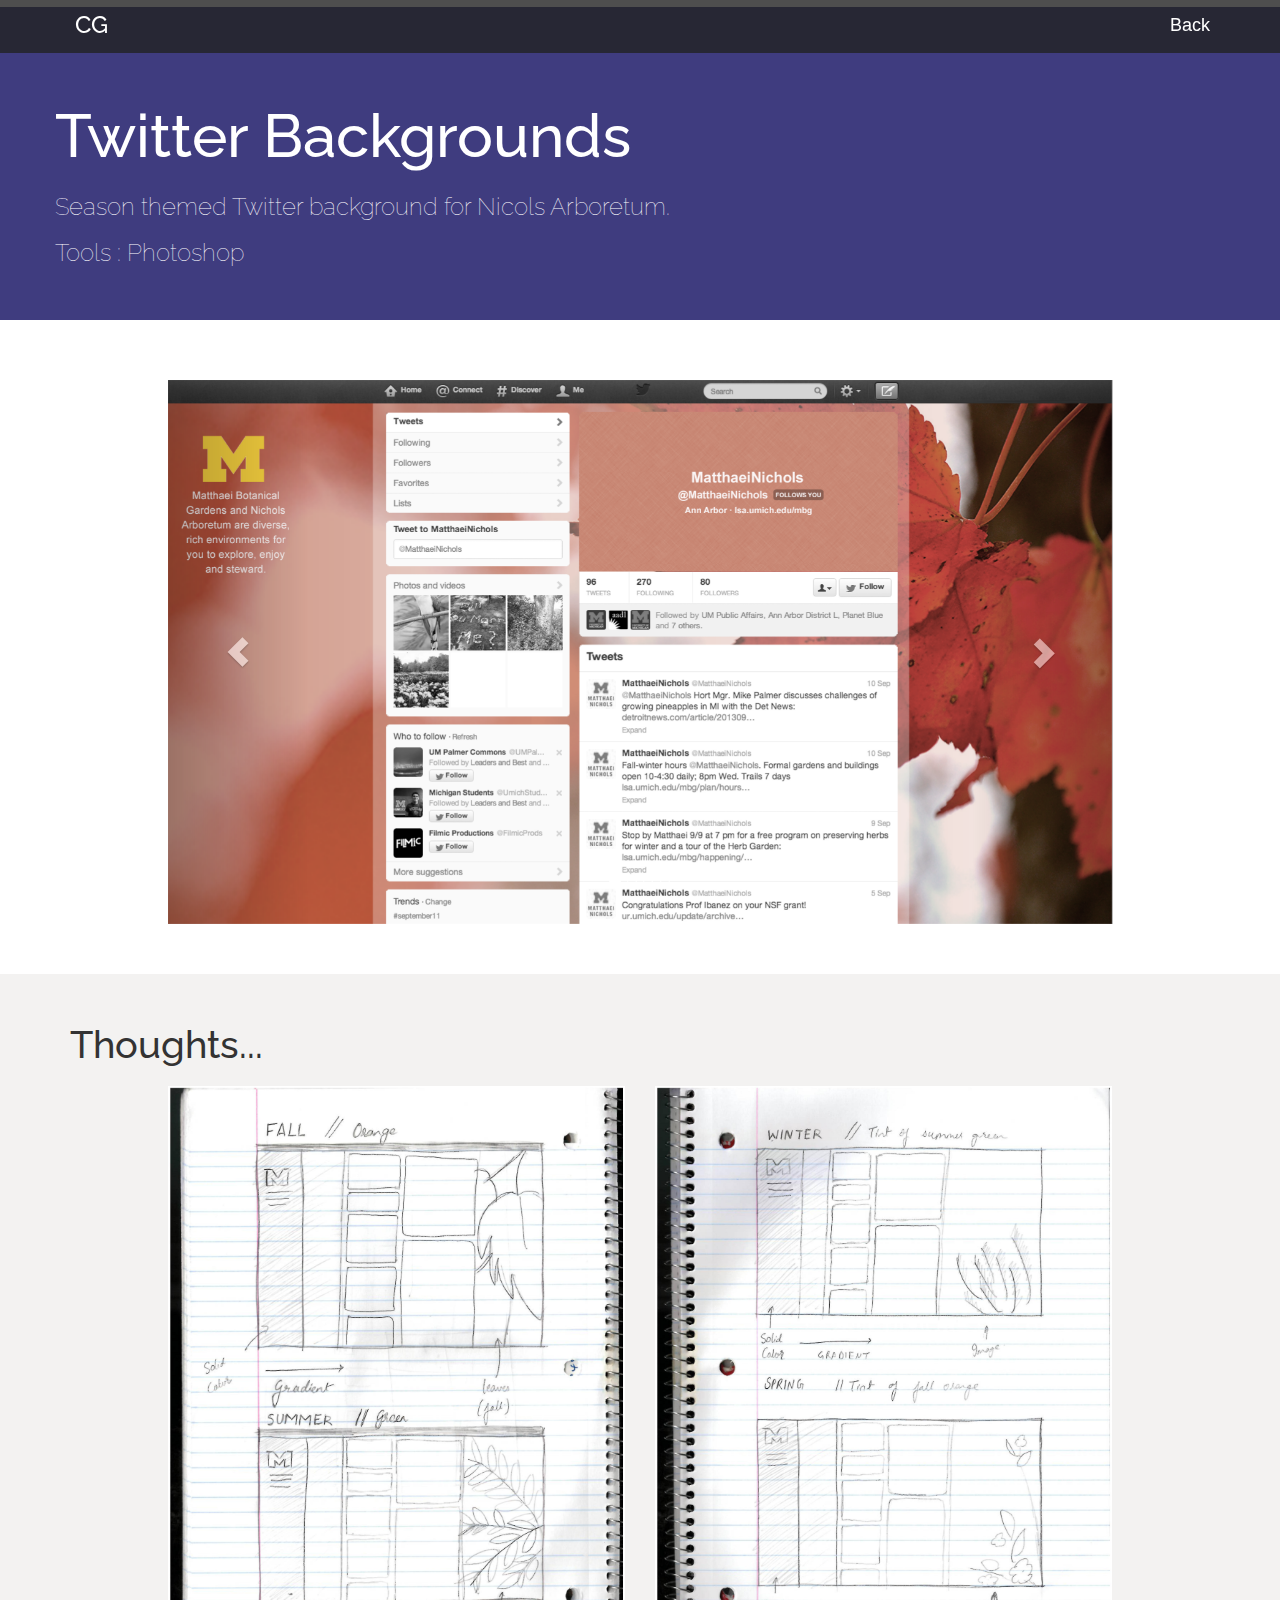
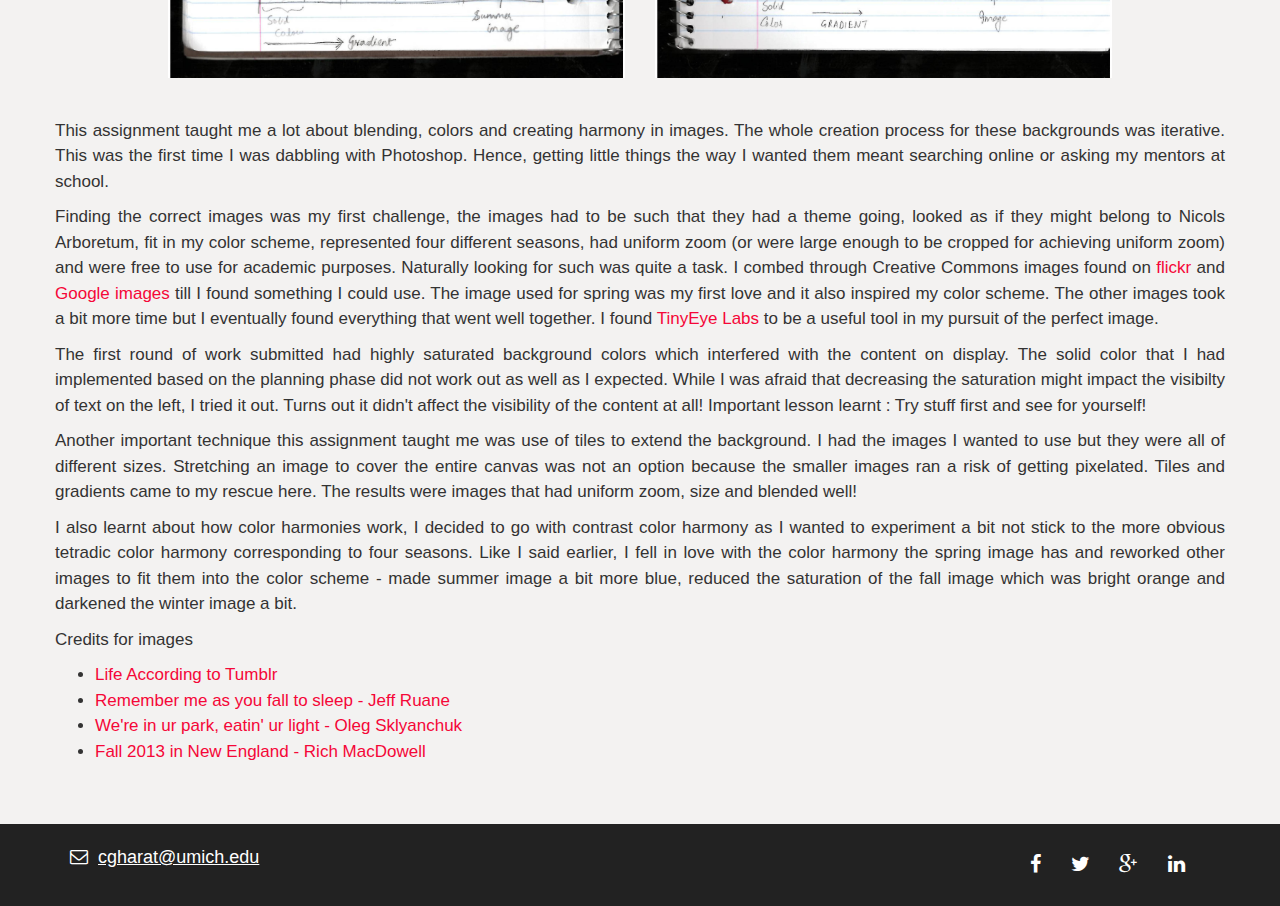
==== commit b305bbbe: "Updating twitter assignment" ====
--- a/gd_1.html
+++ b/gd_1.html
@@ -5,7 +5,7 @@
 <!--<![endif]-->
 	<head>
 		<meta charset="utf-8">
-		<title>Twitter Backgroun</title>
+		<title>Twitter Backgrounds</title>
 		<meta name="description" content="Chaitrali Gharat - UX Portfolio">
 
 		<!-- Mobile Meta -->
@@ -114,8 +114,6 @@
 		<!-- ================ -->
 		<div class="section text-justify">
 			<div class="container">
-				<h1 class="title"></h1>
-				<div class="space"></div>
 				<div class="row object-non-visible"  data-animation-effect="fadeIn">
 					<div class="col-md-push-1 col-md-10">
 						<div id="myCarousel" class="carousel slide" data-ride="carousel">
@@ -179,10 +177,11 @@
 		    <div class="row">
 	        <div class="row text-justify">
 	          <div class="col-md-12">
-							<p>This assignment taught me a lot about blending, colors and creating harmony in images. The whole creation process for these backgrounds was iterative. This was the first time I was dabbling with Photoshop. Hence, getting little things the way I wanted them meant searching online or asking my mentors at School.</p>
-							<p>The first round of work submitted had highly saturated background colors which interfered with the content on display. The solid color that I had implemented based on the planning phase did not quite work out well. While I was afraid that decreasing the saturation might impact the visibilty of text on the left, I tried it out. Turns out it didn't affect the visibility of the content at all! Important lesson learnt : Try stuff first and see for yourself!</p>
-							<p>Another important technique this assignment taught me was use of tiles to extend the background. Searching images that worked with the theme itself was a challenge. Once I found images, they were all of different sizes. Stretching an image to cover the entire canvas was not an option because the smaller images ran a risk of getting pixelated. Tiles and gradients came to my rescue here.</p>
-							<p>I also learnt about how color harmonies work, I decided to go with contrast color harmony as I wanted to experiment a bit not stick to the more obvious tetradic color harmony corresponding to four seasons. I reworked images to fit them into the color scheme - made summer image a bit more blue, reduced the saturation of the fall image which was bright orange and darkened the winter image a bit.</p>
+							<p>This assignment taught me a lot about blending, colors and creating harmony in images. The whole creation process for these backgrounds was iterative. This was the first time I was dabbling with Photoshop. Hence, getting little things the way I wanted them meant searching online or asking my mentors at school.</p>
+							<p>Finding the correct images was my first challenge, the images had to be such that they had a theme going, looked as if they might belong to Nicols Arboretum, fit in my color scheme, represented four different seasons, had uniform zoom (or were large enough to be cropped for achieving uniform zoom) and were free to use for academic purposes. Naturally looking for such was quite a task. I combed through Creative Commons images found on <a href="https://www.flickr.com/creativecommons/">flickr</a> and <a href="https://images.google.com/">Google images</a> till I found something I could use. The image used for spring was my first love and it also inspired my color scheme. The other images took a bit more time but I eventually found everything that went well together. I found <a href="http://labs.tineye.com/multicolr/">TinyEye Labs</a> to be a useful tool in my pursuit of the perfect image.</p>
+							<p>The first round of work submitted had highly saturated background colors which interfered with the content on display. The solid color that I had implemented based on the planning phase did not work out as well as I expected. While I was afraid that decreasing the saturation might impact the visibilty of text on the left, I tried it out. Turns out it didn't affect the visibility of the content at all! Important lesson learnt : Try stuff first and see for yourself!</p>
+							<p>Another important technique this assignment taught me was use of tiles to extend the background. I had the images I wanted to use but they were all of different sizes. Stretching an image to cover the entire canvas was not an option because the smaller images ran a risk of getting pixelated. Tiles and gradients came to my rescue here. The results were images that had uniform zoom, size and blended well!</p>
+							<p>I also learnt about how color harmonies work, I decided to go with contrast color harmony as I wanted to experiment a bit not stick to the more obvious tetradic color harmony corresponding to four seasons. Like I said earlier, I fell in love with the color harmony the spring image has and reworked other images to fit them into the color scheme - made summer image a bit more blue, reduced the saturation of the fall image which was bright orange and darkened the winter image a bit.</p>
 							<p>Credits for images</p>
 							<ul>
 								<li><a href="http://www.instylebuzz.com/life-according-to-tumblr-spring/">Life According to Tumblr</a></li>
--- a/css/custom.css
+++ b/css/custom.css
@@ -66,6 +66,8 @@
 .banner-caption {
   bottom: 0%;
   top:auto;
+	font-family: 'Raleway', sans-serif;
+	font-size: 24px;
 }
 
 .progress-bar {
@@ -180,6 +182,7 @@
 /* Font weights : http://paletton.com/#uid=1080u0kpJw0fMJwl2Bbv8sTwqmk */
 h1 {
   font-weight:500;
+	font-family: 'Raleway', sans-serif;
 }
 
 .progress-bar span {
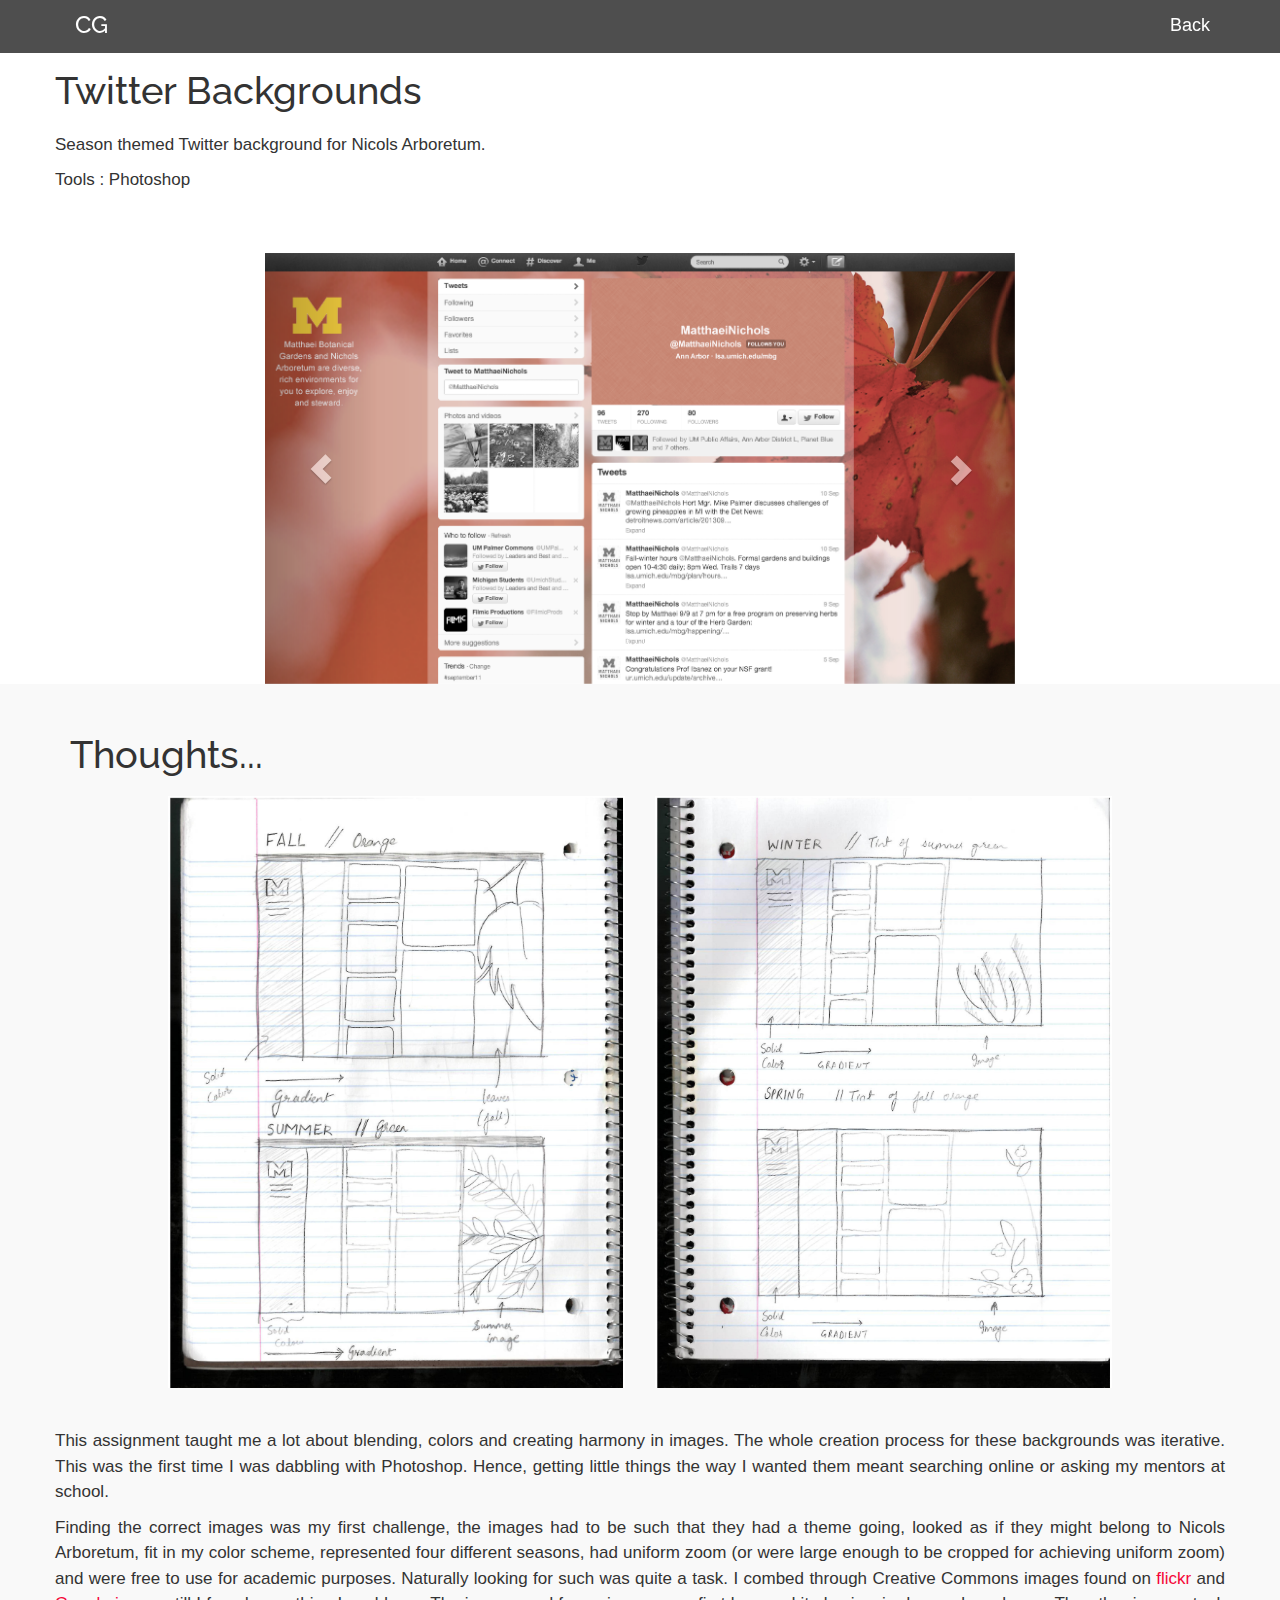
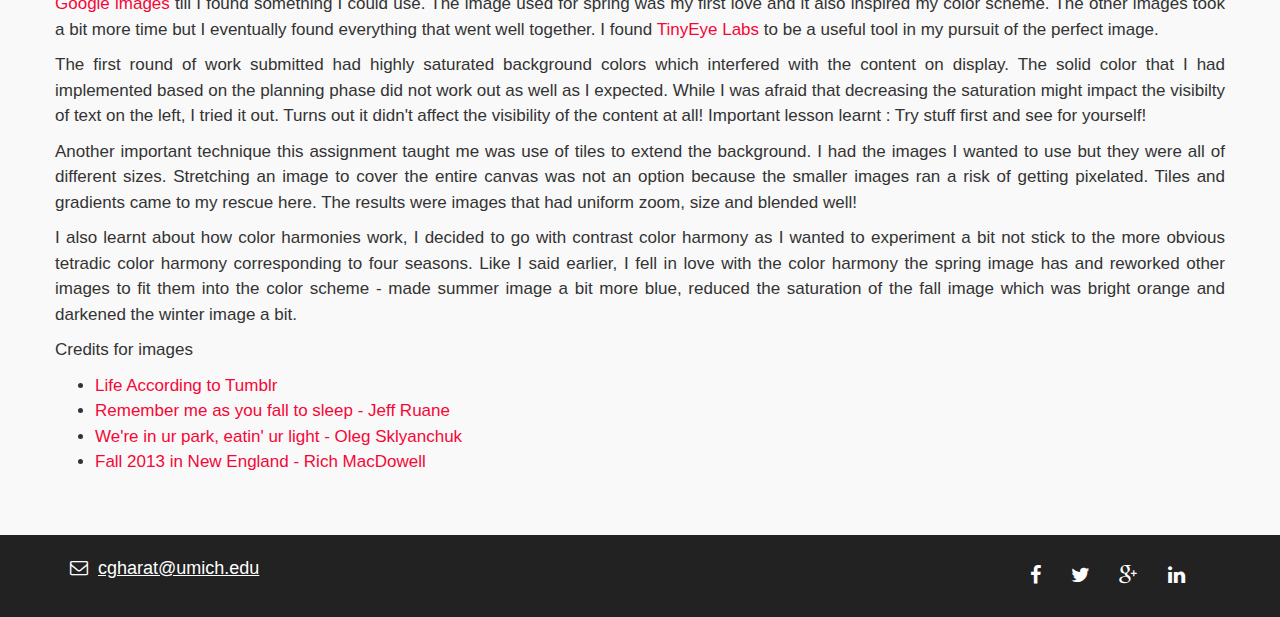
==== commit f2603c8d: "Adding Graphic Design update" ====
--- a/gd_1.html
+++ b/gd_1.html
@@ -96,9 +96,8 @@
 
 		<!-- banner start -->
 		<!-- ================ -->
-		<section class="cg-proj-banner">
-			<div class="cg-proj-header">
-				<div class="container">
+		<section class="section">
+			<div class="container">
 					<div class="row">
 						<div class="col">
 							<h1>Twitter Backgrounds</h1>
@@ -112,10 +111,10 @@
 
 		<!-- section start -->
 		<!-- ================ -->
-		<div class="section text-justify">
+		<div class="text-justify">
 			<div class="container">
 				<div class="row object-non-visible"  data-animation-effect="fadeIn">
-					<div class="col-md-push-1 col-md-10">
+					<div class="col-md-push-2 col-md-8">
 						<div id="myCarousel" class="carousel slide" data-ride="carousel">
 						  <!-- Indicators -->
 						  <ol class="carousel-indicators">
--- a/css/custom.css
+++ b/css/custom.css
@@ -17,7 +17,7 @@
 }
 
 .offwhite {
-  background-color: #F3F2F1;
+  background-color: #F9F9F9;
 }
 
 a {
